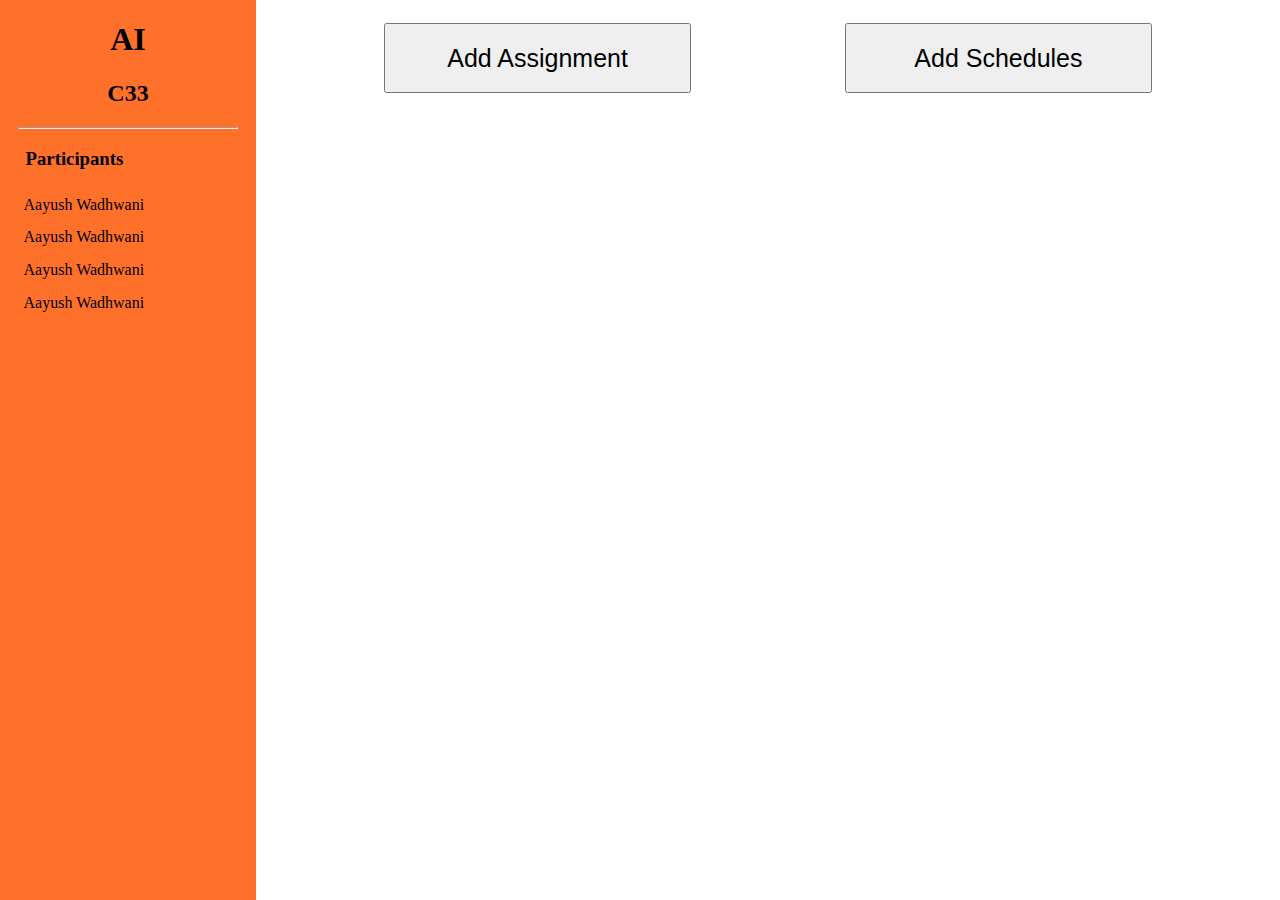
==== class.html @ a629afd0 "Dashboard and class pages" ====
<!DOCTYPE html>
<html lang="en">
<head>
    <meta charset="UTF-8">
    <meta http-equiv="X-UA-Compatible" content="IE=edge">
    <meta name="viewport" content="width=device-width, initial-scale=1.0">
    <title>Class</title>
    <link rel="stylesheet" href="class.css">
</head>
<body>
    <div class="sidebar">
        <h1>AI</h1>
        <h2>C33</h2>
        <hr width="85%">
        <div>
            <h3>Participants</h3>
            <p class="participants">Aayush Wadhwani</p>
            <p class="participants">Aayush Wadhwani</p>
            <p class="participants">Aayush Wadhwani</p>
            <p class="participants">Aayush Wadhwani</p>
        </div>
    </div>

    <div class="add">
        <button class="addbtn" id="assign_btn" onclick="assignment()">Add Assignment</button>
        <button class="addbtn" id="schedule_btn" onclick="schedules()">Add Schedules</button>
    </div>

    <div id="assignForm">
        <form action="" method="post">
            <input type="text" name="assignName" placeholder="Assignment Name"><br><br>
            <textarea name="assignDesc" placeholder="Description"></textarea><br><br>
            <fieldset>
                <legend>Add Reference File</legend>
                    <input type="file" name="assignFile" class="assignFile">
            </fieldset><br>
            <fieldset>
                <legend>Due Date</legend>
                    <input type="date" class="date"><br>
            </fieldset><br><br>
            <button type="button" name="cancel" class="create" onclick="cancel_form()">Cancel</button>
            <button type="submit" name="create" class="create">Add</button>
        </form>
    </div>

    <div id="scheduleForm">
        <form action="" method="post">
            <input type="text" name="assignName" placeholder="Description"><br><br>
            <fieldset>
                <legend>Date & Time</legend>
                    <input type="date" class="date"><br><br>
                    <input type="time" class="time">
            </fieldset><br>
            <!-- <input type="text" name="duedate" placeholder="Due Date"><br><br> -->
            <textarea placeholder="Meeting Link"></textarea><br><br>
            <button type="button" name="cancel" class="create" onclick="cancel_form()">Cancel</button>
            <button type="submit" name="create" class="create">Add</button>
        </form>
    </div>

    <!-- <button class="tablink" onclick="openPage('Home', this, 'red')">Home</button>
    <button class="tablink" onclick="openPage('News', this, 'green')" id="defaultOpen">News</button>
    
    <div id="Home" class="tabcontent">
    <h3>Home</h3>
    <p>Home is where the heart is..</p>
    </div>

    <div id="News" class="tabcontent">
    <h3>News</h3>
    <p>Some news this fine day!</p>
    </div> -->




    <script>
        function cancel_form(){
            document.getElementById("scheduleForm").style.display ="none";  
            document.getElementById("assignForm").style.display ="none";
            document.getElementById("assign_btn").disabled = false;  
            document.getElementById("schedule_btn").disabled = false;  
        }
        function assignment(){
            document.getElementById("assignForm").style.display ="flex";
            document.getElementById("assign_btn").disabled = true;  
            document.getElementById("schedule_btn").disabled = true;  

        }

        function schedules(){
            document.getElementById("scheduleForm").style.display ="flex";  
            document.getElementById("assign_btn").disabled = true;  
            document.getElementById("schedule_btn").disabled = true;  
        }



        function openPage(pageName, elmnt, color) {
        // Hide all elements with class="tabcontent" by default */
        var i, tabcontent, tablinks;
        tabcontent = document.getElementsByClassName("tabcontent");
        for (i = 0; i < tabcontent.length; i++) {
            tabcontent[i].style.display = "none";
        }

        // Remove the background color of all tablinks/buttons
        tablinks = document.getElementsByClassName("tablink");
        for (i = 0; i < tablinks.length; i++) {
            tablinks[i].style.backgroundColor = "";
        }

        // Show the specific tab content
        document.getElementById(pageName).style.display = "block";

        // Add the specific color to the button used to open the tab content
        elmnt.style.backgroundColor = color;
        }

        // Get the element with id="defaultOpen" and click on it
        document.getElementById("defaultOpen").click();
    </script>
</body>
</html>
---- class.css ----
body{
    margin: 0;
    padding: 0;
}
.sidebar{
    float: left;
    background-color: #ff712b;
    width: 20%;
    height: 100vh;
    text-align: center;
}
.sidebar div{
    text-align: left;
    margin: 0 10% 0 10%;
}

.participants{
    margin: 0 -1% 0 -1%;
    line-height: 0;
    padding: 8% 0 ;

}
.participants:hover{
    margin: 0 -2% 0 -2%;
    background-color: white;
    color: #ff712b;
    padding: 8% 0 8% 2%;
}
.add{
    margin: auto;
    width: 60%;
    display: flex;
    justify-content: space-between;
}
.addbtn{
    margin-top: 3%;
    width: 40%;
    height: 70px;
    font-size: 25px;
}

#assignForm, #scheduleForm{
    /* position: absolute; */
    margin: auto;
    /* display: flex; */
    justify-content: center;
    width: 35%;    
    padding: 50px 10px;
    border: 1px solid black;
    display: none;
    margin-top: 40px;
    border-radius: 20px;
    box-shadow: 5px 10px #888888;

}
form{
    text-align: center;
    width: fit-content;
}
fieldset{
    text-align: left;
}

.assignFile, .date, .time{
    width: 350px;
}

textarea{
    width: 400px;
    height: 4rem;
    font-size: 25px;
    resize: none;
}

input{
    width: 400px;
    height: 40px;
    font-size: 25px;
}
.datetime{
    width: 400px;
}
button.create{
    width: 49%;
    height: 3rem;
    font-size: 20px;
}
label{
    text-align: left;
}

.tablink {
    background-color: #555;
    color: white;
    float: left;
    border: none;
    outline: none;
    cursor: pointer;
    padding: 14px 16px;
    font-size: 17px;
    width: 40%;
  }
  
  .tablink:hover {
    background-color: #777;
  }
  
  /* Style the tab content (and add height:100% for full page content) */
  .tabcontent {
    color: white;
    display: none;
    padding: 100px 20px;
    height: 500%;
  }
  
  /* #Home {background-color: red;} */
  #News {background-color: green;}
  #Contact {background-color: blue;}
  #About {background-color: orange;}
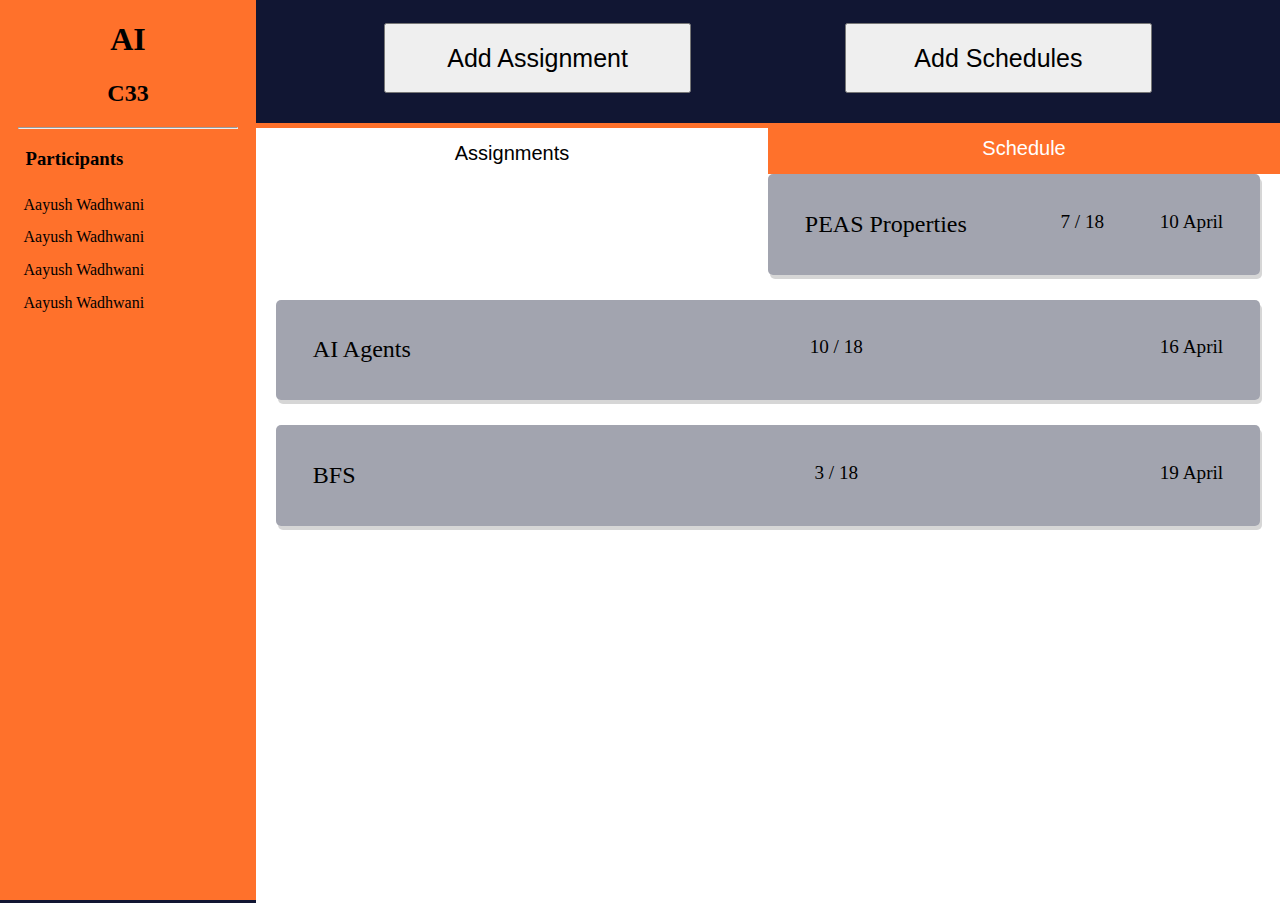
==== commit 2f2d31ce: "class.html updated" ====
--- a/class.html
+++ b/class.html
@@ -58,18 +58,41 @@
         </form>
     </div>
 
-    <!-- <button class="tablink" onclick="openPage('Home', this, 'red')">Home</button>
-    <button class="tablink" onclick="openPage('News', this, 'green')" id="defaultOpen">News</button>
+    <button class="tablink" onclick="openPage('Home', this, 'red')" id="defaultOpen">Assignments</button>
+    <button class="tablink" onclick="openPage('News', this, 'green')">Schedule</button>
     
     <div id="Home" class="tabcontent">
-    <h3>Home</h3>
-    <p>Home is where the heart is..</p>
+        <a href="http://">
+            <div class="assigncard">
+                <span class="Title">PEAS Properties</span>
+                <span class="turnedIn">7 / 18</span>
+                <span class="DueDate">10 April</span>
+            </div>
+        </a>
+
+        <a href="http://">
+            <div class="assigncard">
+                <span class="Title">AI Agents</span>
+                <span class="turnedIn">10 / 18</span>
+                <span class="DueDate">16 April</span>
+            </div>
+        </a>
+
+        <a href="http://">
+            <div class="assigncard">
+                <span class="Title">BFS</span>
+                <span class="turnedIn">3 / 18</span>
+                <span class="DueDate">19 April</span>
+            </div>
+        </a>
+
+
     </div>
 
     <div id="News" class="tabcontent">
     <h3>News</h3>
     <p>Some news this fine day!</p>
-    </div> -->
+    </div>
 
 
 
@@ -114,7 +137,9 @@
         document.getElementById(pageName).style.display = "block";
 
         // Add the specific color to the button used to open the tab content
-        elmnt.style.backgroundColor = color;
+        elmnt.style.borderTop = "5px solid #ff712b" ;
+        elmnt.style.backgroundColor = "white"
+        elmnt.style.color="black"
         }
 
         // Get the element with id="defaultOpen" and click on it
--- a/class.css
+++ b/class.css
@@ -1,6 +1,8 @@
 body{
     margin: 0;
     padding: 0;
+    background-color: #111633;
+    overflow: hidden;
 }
 .sidebar{
     float: left;
@@ -31,6 +33,7 @@
     width: 60%;
     display: flex;
     justify-content: space-between;
+    margin-bottom: 30px;
 }
 .addbtn{
     margin-top: 3%;
@@ -40,7 +43,11 @@
 }
 
 #assignForm, #scheduleForm{
-    /* position: absolute; */
+    position: absolute;
+    /* top: 0; */
+    left: 0;
+    right: 0;
+    /* bottom: 0; */
     margin: auto;
     /* display: flex; */
     justify-content: center;
@@ -51,6 +58,7 @@
     margin-top: 40px;
     border-radius: 20px;
     box-shadow: 5px 10px #888888;
+    background-color: white;
 
 }
 form{
@@ -90,7 +98,7 @@
 }
 
 .tablink {
-    background-color: #555;
+    background-color: #ff712b;
     color: white;
     float: left;
     border: none;
@@ -99,21 +107,54 @@
     padding: 14px 16px;
     font-size: 17px;
     width: 40%;
+    font-size: 20px;
   }
   
   .tablink:hover {
-    background-color: #777;
+    background-color: #ff722bec;
   }
   
   /* Style the tab content (and add height:100% for full page content) */
   .tabcontent {
-    color: white;
+    color: black;
     display: none;
-    padding: 100px 20px;
-    height: 500%;
+    padding: 30px 20px;
+    height: 80vh;
+    /* width: 80%; */
+    right: 0;
+    margin-left: 20%;
+    background-color: white;
+    /* overflow-y: auto */
   }
   
-  /* #Home {background-color: red;} */
-  #News {background-color: green;}
-  #Contact {background-color: blue;}
-  #About {background-color: orange;}+  .assigncard{
+      /* border: 2px solid black; */
+      box-shadow: 2px 4px #88888858;
+      border-radius: 5px;
+      padding: 1.3rem;
+      margin-bottom: 25px;
+      display: flex;
+      justify-content: space-between;
+
+  }
+
+  a, a:hover{
+      text-decoration: none;
+      color: black;
+  }
+
+  .assigncard{
+      background-color: #11163364;
+  }
+  .Title{
+      margin: 1rem ;
+      font-size: 1.5rem;
+      width: 200px;
+  }
+
+  .DueDate, .turnedIn{
+      /* position: absolute; */
+      /* right: 3rem; */
+      margin: 1rem;
+      font-size: 1.2rem;
+  }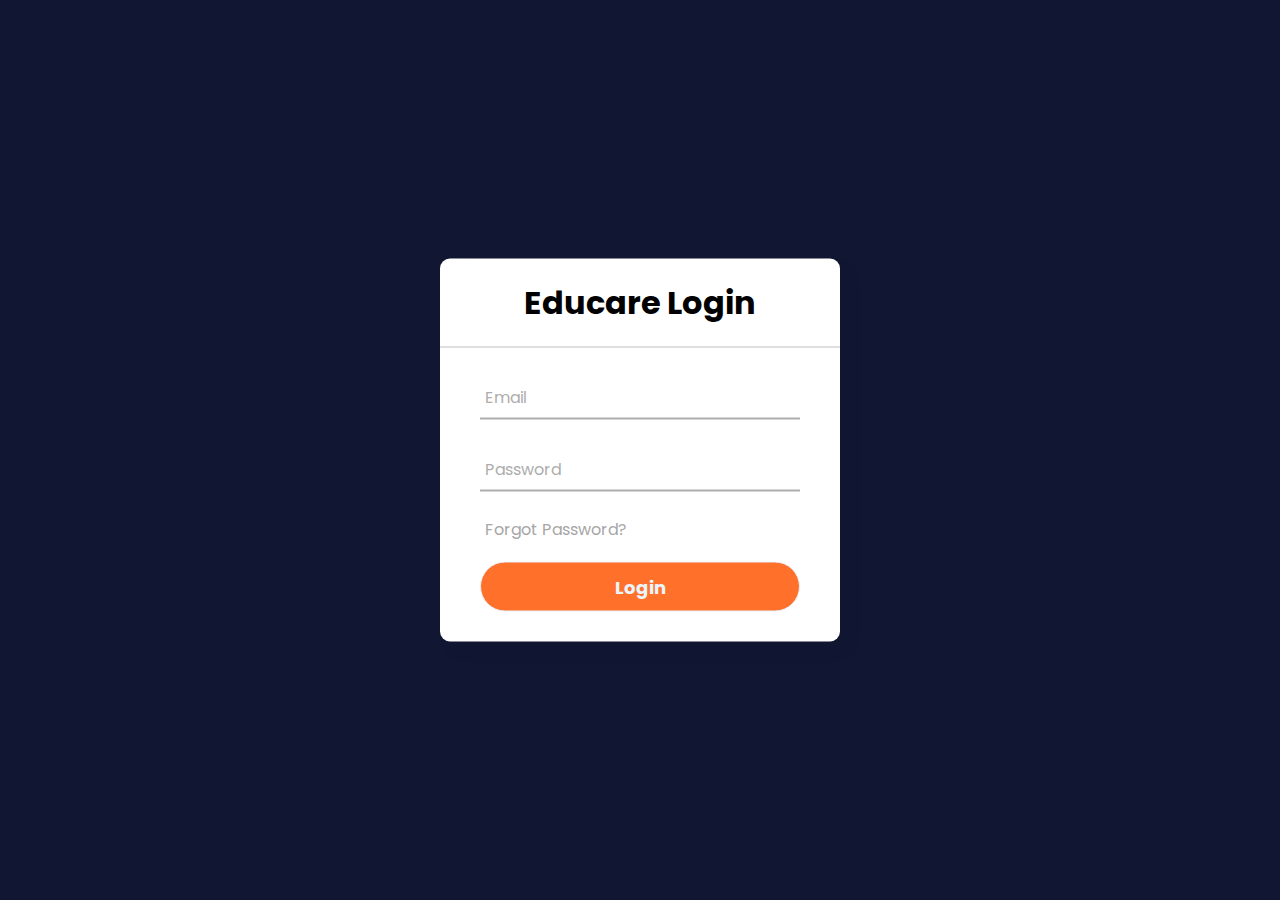
==== commit 4df5f100: "Integrate add assignment with api" ====
--- a/class.html
+++ b/class.html
@@ -1,149 +1,183 @@
 <!DOCTYPE html>
 <html lang="en">
-<head>
-    <meta charset="UTF-8">
-    <meta http-equiv="X-UA-Compatible" content="IE=edge">
-    <meta name="viewport" content="width=device-width, initial-scale=1.0">
+  <head>
+    <meta charset="UTF-8" />
+    <meta http-equiv="X-UA-Compatible" content="IE=edge" />
+    <meta name="viewport" content="width=device-width, initial-scale=1.0" />
     <title>Class</title>
-    <link rel="stylesheet" href="class.css">
-</head>
-<body>
+    <link rel="stylesheet" href="class.css" />
+  </head>
+  <body>
     <div class="sidebar">
-        <h1>AI</h1>
-        <h2>C33</h2>
-        <hr width="85%">
-        <div>
-            <h3>Participants</h3>
-            <p class="participants">Aayush Wadhwani</p>
-            <p class="participants">Aayush Wadhwani</p>
-            <p class="participants">Aayush Wadhwani</p>
-            <p class="participants">Aayush Wadhwani</p>
-        </div>
+      <h1 class="class-l">AI</h1>
+      <h2 class="subject-l">C33</h2>
+      <hr width="85%" />
+      <div class="part">
+        <h3>Participants</h3>
+      </div>
     </div>
 
     <div class="add">
-        <button class="addbtn" id="assign_btn" onclick="assignment()">Add Assignment</button>
-        <button class="addbtn" id="schedule_btn" onclick="schedules()">Add Schedules</button>
+      <button class="addbtn" id="assign_btn" onclick="assignment()">
+        Add Assignment
+      </button>
+      <button class="addbtn" id="schedule_btn" onclick="schedules()">
+        Add Schedules
+      </button>
     </div>
 
     <div id="assignForm">
-        <form action="" method="post">
-            <input type="text" name="assignName" placeholder="Assignment Name"><br><br>
-            <textarea name="assignDesc" placeholder="Description"></textarea><br><br>
-            <fieldset>
-                <legend>Add Reference File</legend>
-                    <input type="file" name="assignFile" class="assignFile">
-            </fieldset><br>
-            <fieldset>
-                <legend>Due Date</legend>
-                    <input type="date" class="date"><br>
-            </fieldset><br><br>
-            <button type="button" name="cancel" class="create" onclick="cancel_form()">Cancel</button>
-            <button type="submit" name="create" class="create">Add</button>
-        </form>
+      <form id="assignment-submit">
+        <input
+          type="text"
+          name="name"
+          id="name"
+          placeholder="Assignment Name"
+        /><br /><br />
+        <textarea
+          name="description"
+          id="description"
+          placeholder="Description"
+        ></textarea
+        ><br /><br />
+        <fieldset>
+          <legend>Add Reference File</legend>
+          <input type="file" name="file" id="file" class="assignFile iddd" />
+        </fieldset>
+        <br />
+        <fieldset>
+          <legend>Due Date</legend>
+          <input type="date" class="date" name="dueDate" id="dueDate" /><br />
+        </fieldset>
+        <br /><br />
+        <button
+          type="button"
+          name="cancel"
+          class="create"
+          onclick="cancel_form()"
+        >
+          Cancel
+        </button>
+        <button type="submit" name="create" class="create">Add</button>
+      </form>
     </div>
 
     <div id="scheduleForm">
-        <form action="" method="post">
-            <input type="text" name="assignName" placeholder="Description"><br><br>
-            <fieldset>
-                <legend>Date & Time</legend>
-                    <input type="date" class="date"><br><br>
-                    <input type="time" class="time">
-            </fieldset><br>
-            <!-- <input type="text" name="duedate" placeholder="Due Date"><br><br> -->
-            <textarea placeholder="Meeting Link"></textarea><br><br>
-            <button type="button" name="cancel" class="create" onclick="cancel_form()">Cancel</button>
-            <button type="submit" name="create" class="create">Add</button>
-        </form>
+      <form action="" method="post">
+        <input
+          type="text"
+          name="assignName"
+          placeholder="Description"
+        /><br /><br />
+        <fieldset>
+          <legend>Date & Time</legend>
+          <input type="date" class="date" /><br /><br />
+          <input type="time" class="time" />
+        </fieldset>
+        <br />
+        <!-- <input type="text" name="duedate" placeholder="Due Date"><br><br> -->
+        <textarea placeholder="Meeting Link"></textarea><br /><br />
+        <button
+          type="button"
+          name="cancel"
+          class="create"
+          onclick="cancel_form()"
+        >
+          Cancel
+        </button>
+        <button type="submit" name="create" class="create">Add</button>
+      </form>
     </div>
 
-    <button class="tablink" onclick="openPage('Home', this, 'red')" id="defaultOpen">Assignments</button>
-    <button class="tablink" onclick="openPage('News', this, 'green')">Schedule</button>
-    
+    <button
+      class="tablink"
+      onclick="openPage('Home', this, 'red')"
+      id="defaultOpen"
+    >
+      Assignments
+    </button>
+    <button class="tablink" onclick="openPage('News', this, 'green')">
+      Schedule
+    </button>
+
     <div id="Home" class="tabcontent">
-        <a href="http://">
-            <div class="assigncard">
-                <span class="Title">PEAS Properties</span>
-                <span class="turnedIn">7 / 18</span>
-                <span class="DueDate">10 April</span>
-            </div>
-        </a>
+      <a href="http://">
+        <div class="assigncard">
+          <span class="Title">PEAS Properties</span>
+          <span class="turnedIn">7 / 18</span>
+          <span class="DueDate">10 April</span>
+        </div>
+      </a>
 
-        <a href="http://">
-            <div class="assigncard">
-                <span class="Title">AI Agents</span>
-                <span class="turnedIn">10 / 18</span>
-                <span class="DueDate">16 April</span>
-            </div>
-        </a>
+      <a href="http://">
+        <div class="assigncard">
+          <span class="Title">AI Agents</span>
+          <span class="turnedIn">10 / 18</span>
+          <span class="DueDate">16 April</span>
+        </div>
+      </a>
 
-        <a href="http://">
-            <div class="assigncard">
-                <span class="Title">BFS</span>
-                <span class="turnedIn">3 / 18</span>
-                <span class="DueDate">19 April</span>
-            </div>
-        </a>
-
-
+      <a href="http://">
+        <div class="assigncard">
+          <span class="Title">BFS</span>
+          <span class="turnedIn">3 / 18</span>
+          <span class="DueDate">19 April</span>
+        </div>
+      </a>
     </div>
 
     <div id="News" class="tabcontent">
-    <h3>News</h3>
-    <p>Some news this fine day!</p>
+      <h3>News</h3>
+      <p>Some news this fine day!</p>
     </div>
 
+    <script src="./JavaScript/authorize.js"></script>
+    <script>
+      function cancel_form() {
+        document.getElementById("scheduleForm").style.display = "none";
+        document.getElementById("assignForm").style.display = "none";
+        document.getElementById("assign_btn").disabled = false;
+        document.getElementById("schedule_btn").disabled = false;
+      }
+      function assignment() {
+        document.getElementById("assignForm").style.display = "flex";
+        document.getElementById("assign_btn").disabled = true;
+        document.getElementById("schedule_btn").disabled = true;
+      }
 
+      function schedules() {
+        document.getElementById("scheduleForm").style.display = "flex";
+        document.getElementById("assign_btn").disabled = true;
+        document.getElementById("schedule_btn").disabled = true;
+      }
 
-
-    <script>
-        function cancel_form(){
-            document.getElementById("scheduleForm").style.display ="none";  
-            document.getElementById("assignForm").style.display ="none";
-            document.getElementById("assign_btn").disabled = false;  
-            document.getElementById("schedule_btn").disabled = false;  
-        }
-        function assignment(){
-            document.getElementById("assignForm").style.display ="flex";
-            document.getElementById("assign_btn").disabled = true;  
-            document.getElementById("schedule_btn").disabled = true;  
-
-        }
-
-        function schedules(){
-            document.getElementById("scheduleForm").style.display ="flex";  
-            document.getElementById("assign_btn").disabled = true;  
-            document.getElementById("schedule_btn").disabled = true;  
-        }
-
-
-
-        function openPage(pageName, elmnt, color) {
+      function openPage(pageName, elmnt, color) {
         // Hide all elements with class="tabcontent" by default */
         var i, tabcontent, tablinks;
         tabcontent = document.getElementsByClassName("tabcontent");
         for (i = 0; i < tabcontent.length; i++) {
-            tabcontent[i].style.display = "none";
+          tabcontent[i].style.display = "none";
         }
 
         // Remove the background color of all tablinks/buttons
         tablinks = document.getElementsByClassName("tablink");
         for (i = 0; i < tablinks.length; i++) {
-            tablinks[i].style.backgroundColor = "";
+          tablinks[i].style.backgroundColor = "";
         }
 
         // Show the specific tab content
         document.getElementById(pageName).style.display = "block";
 
         // Add the specific color to the button used to open the tab content
-        elmnt.style.borderTop = "5px solid #ff712b" ;
-        elmnt.style.backgroundColor = "white"
-        elmnt.style.color="black"
-        }
+        elmnt.style.borderTop = "5px solid #ff712b";
+        elmnt.style.backgroundColor = "white";
+        elmnt.style.color = "black";
+      }
 
-        // Get the element with id="defaultOpen" and click on it
-        document.getElementById("defaultOpen").click();
+      // Get the element with id="defaultOpen" and click on it
+      document.getElementById("defaultOpen").click();
     </script>
-</body>
-</html>+
+    <script src="./JavaScript/class.js"></script>
+  </body>
+</html>
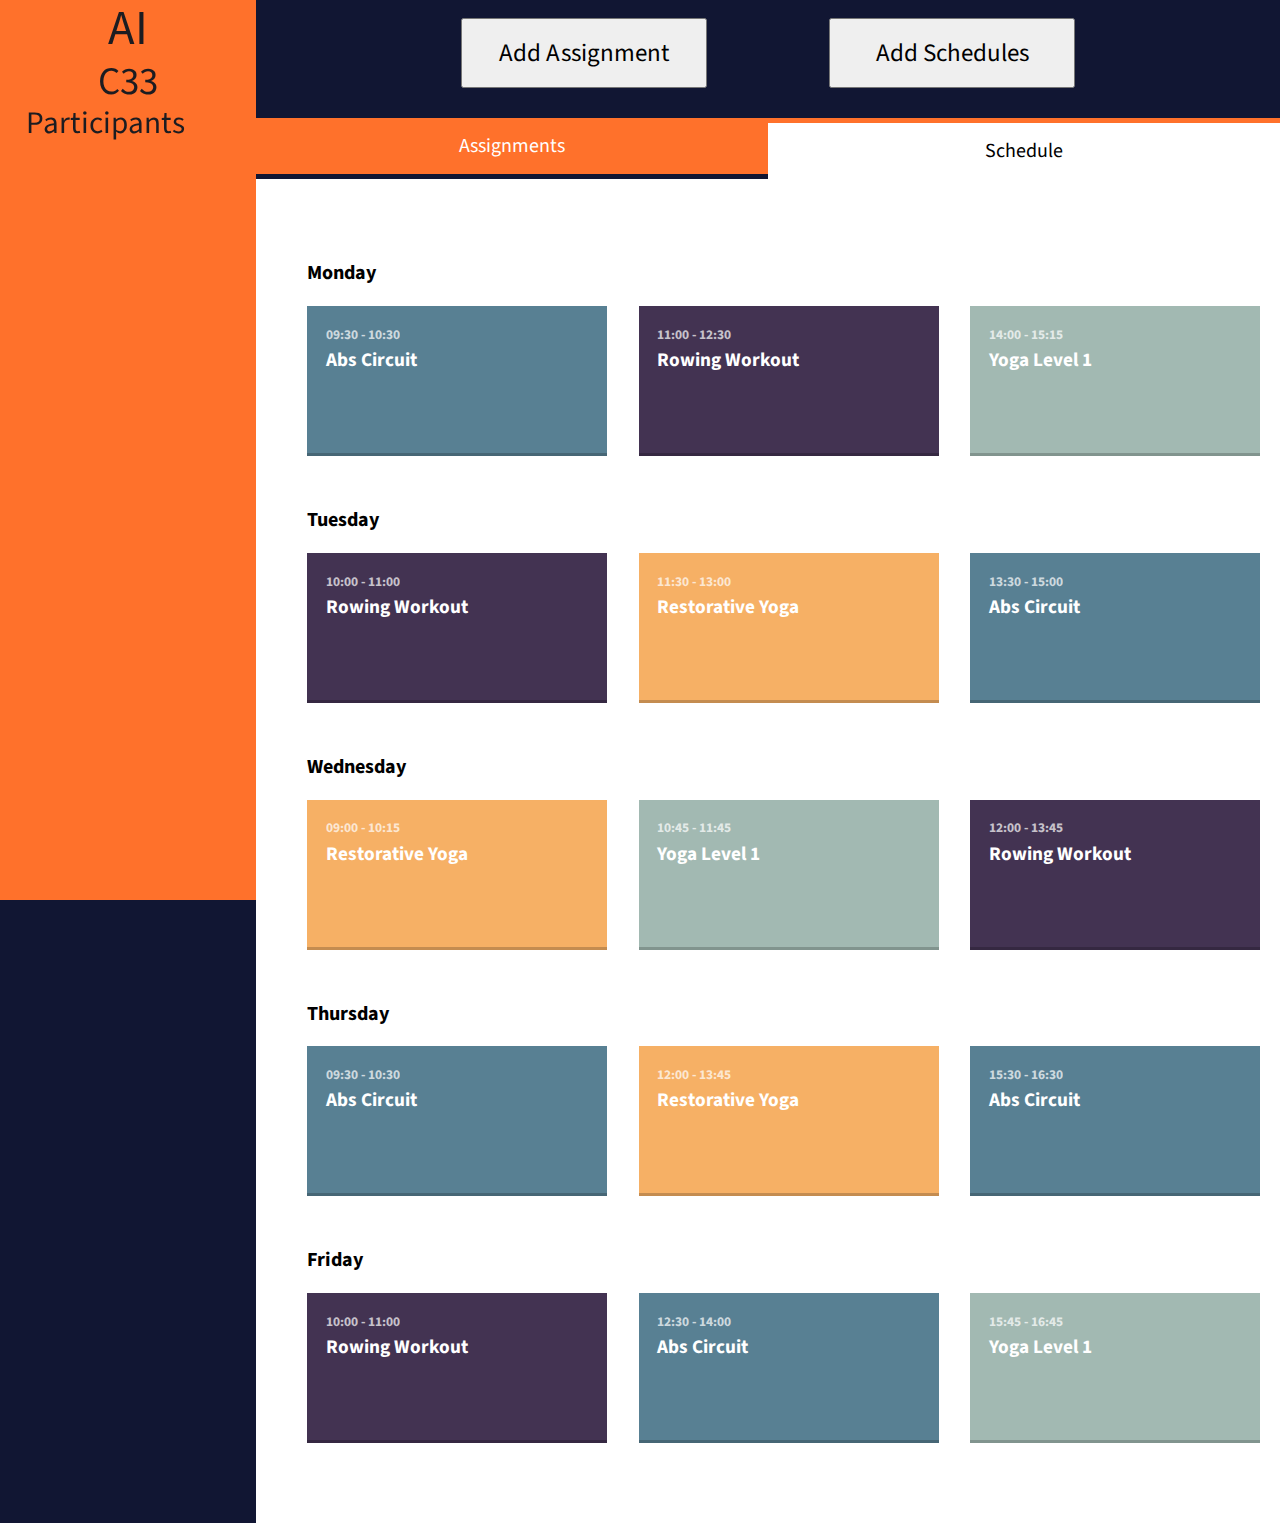
==== commit 82d40afd: "Class page updated" ====
--- a/class.html
+++ b/class.html
@@ -5,9 +5,13 @@
     <meta http-equiv="X-UA-Compatible" content="IE=edge" />
     <meta name="viewport" content="width=device-width, initial-scale=1.0" />
     <title>Class</title>
+    <link rel="stylesheet" href="assets/css/style.css">
     <link rel="stylesheet" href="class.css" />
+
   </head>
   <body>
+    <div id="overlayy" onclick="cancel_form()"></div>
+
     <div class="sidebar">
       <h1 class="class-l">AI</h1>
       <h2 class="subject-l">C33</h2>
@@ -16,7 +20,7 @@
         <h3>Participants</h3>
       </div>
     </div>
-
+<div class="class_cont">
     <div class="add">
       <button class="addbtn" id="assign_btn" onclick="assignment()">
         Add Assignment
@@ -25,9 +29,10 @@
         Add Schedules
       </button>
     </div>
-
     <div id="assignForm">
+      
       <form id="assignment-submit">
+        <h2>Add Assignment</h2><br>
         <input
           type="text"
           name="name"
@@ -41,15 +46,17 @@
         ></textarea
         ><br /><br />
         <fieldset>
+          <legend>Due Date</legend>
+          <input type="date" class="date" name="dueDate" id="dueDate" /><br />
+        </fieldset>
+        <br />
+        <fieldset>
           <legend>Add Reference File</legend>
           <input type="file" name="file" id="file" class="assignFile iddd" />
         </fieldset>
         <br />
-        <fieldset>
-          <legend>Due Date</legend>
-          <input type="date" class="date" name="dueDate" id="dueDate" /><br />
-        </fieldset>
-        <br /><br />
+        
+        
         <button
           type="button"
           name="cancel"
@@ -63,20 +70,42 @@
     </div>
 
     <div id="scheduleForm">
-      <form action="" method="post">
+      <form id="schedule-form-submit">
+        <h2>Add Schedule</h2><br>
+
         <input
           type="text"
-          name="assignName"
+          name="schedule-description"
+          id="schedule-description"
           placeholder="Description"
         /><br /><br />
         <fieldset>
-          <legend>Date & Time</legend>
-          <input type="date" class="date" /><br /><br />
-          <input type="time" class="time" />
+          <legend>Start Time</legend>
+          <input
+            type="datetime-local"
+            id="schedule-start-date"
+            name="schedule-start-date"
+            required
+          />
+        </fieldset>
+        <br />
+        <fieldset>
+          <legend>End Time</legend>
+          <input
+            type="datetime-local"
+            id="schedule-end-date"
+            name="schedule-end-date"
+            required
+          />
         </fieldset>
         <br />
         <!-- <input type="text" name="duedate" placeholder="Due Date"><br><br> -->
-        <textarea placeholder="Meeting Link"></textarea><br /><br />
+        <textarea
+          placeholder="Meeting Link"
+          name="schedule-link"
+          id="schedule-link"
+        ></textarea
+        ><br /><br />
         <button
           type="button"
           name="cancel"
@@ -86,17 +115,19 @@
           Cancel
         </button>
         <button type="submit" name="create" class="create">Add</button>
+        <div><h5 class="schedule-error text-danger"></h5></div>
       </form>
     </div>
 
     <button
       class="tablink"
       onclick="openPage('Home', this, 'red')"
-      id="defaultOpen"
+      
     >
       Assignments
     </button>
-    <button class="tablink" onclick="openPage('News', this, 'green')">
+    
+    <button class="tablink" onclick="openPage('News', this, 'green')" id="defaultOpen">
       Schedule
     </button>
 
@@ -124,29 +155,238 @@
           <span class="DueDate">19 April</span>
         </div>
       </a>
+
+      <a href="http://">
+        <div class="assigncard">
+          <span class="Title">BFS</span>
+          <span class="turnedIn">3 / 18</span>
+          <span class="DueDate">19 April</span>
+        </div>
+      </a>
+
+      <a href="http://">
+        <div class="assigncard">
+          <span class="Title">BFS</span>
+          <span class="turnedIn">3 / 18</span>
+          <span class="DueDate">19 April</span>
+        </div>
+      </a>
     </div>
 
     <div id="News" class="tabcontent">
-      <h3>News</h3>
-      <p>Some news this fine day!</p>
-    </div>
-
+      <div class="cd-schedule cd-schedule--loading margin-top-lg margin-bottom-lg js-cd-schedule">
+        <div class="cd-schedule__timeline">
+          <ul>
+            <li><span>09:00</span></li>
+            <li><span>09:30</span></li>
+            <li><span>10:00</span></li>
+            <li><span>10:30</span></li>
+            <li><span>11:00</span></li>
+            <li><span>11:30</span></li>
+            <li><span>12:00</span></li>
+            <li><span>12:30</span></li>
+            <li><span>13:00</span></li>
+            <li><span>13:30</span></li>
+            <li><span>14:00</span></li>
+            <li><span>14:30</span></li>
+            <li><span>15:00</span></li>
+            <li><span>15:30</span></li>
+            <li><span>16:00</span></li>
+            <li><span>16:30</span></li>
+            <li><span>17:00</span></li>
+            <li><span>17:30</span></li>
+            <li><span>18:00</span></li>
+          </ul>
+        </div> <!-- .cd-schedule__timeline -->
+      
+        <div class="cd-schedule__events">
+          <ul>
+            <li class="cd-schedule__group">
+              <div class="cd-schedule__top-info"><span>Monday</span></div>
+      
+              <ul>
+                <li class="cd-schedule__event">
+                  <a data-start="09:30" data-end="10:30" data-content="event-abs-circuit" data-event="event-1" href="#0">
+                    <em class="cd-schedule__name">Abs Circuit</em>
+                  </a>
+                </li>
+      
+                <li class="cd-schedule__event">
+                  <a data-start="11:00" data-end="12:30" data-content="event-rowing-workout" data-event="event-2" href="#0">
+                    <em class="cd-schedule__name">Rowing Workout</em>
+                  </a>
+                </li>
+      
+                <li class="cd-schedule__event">
+                  <a data-start="14:00" data-end="15:15"  data-content="event-yoga-1" data-event="event-3" href="#0">
+                    <em class="cd-schedule__name">Yoga Level 1</em>
+                  </a>
+                </li>
+              </ul>
+            </li>
+      
+            <li class="cd-schedule__group">
+              <div class="cd-schedule__top-info"><span>Tuesday</span></div>
+      
+              <ul>
+                <li class="cd-schedule__event">
+                  <a data-start="10:00" data-end="11:00"  data-content="event-rowing-workout" data-event="event-2" href="#0">
+                    <em class="cd-schedule__name">Rowing Workout</em>
+                  </a>
+                </li>
+      
+                <li class="cd-schedule__event">
+                  <a data-start="11:30" data-end="13:00"  data-content="event-restorative-yoga" data-event="event-4" href="#0">
+                    <em class="cd-schedule__name">Restorative Yoga</em>
+                  </a>
+                </li>
+      
+                <li class="cd-schedule__event">
+                  <a data-start="13:30" data-end="15:00" data-content="event-abs-circuit" data-event="event-1" href="#0">
+                    <em class="cd-schedule__name">Abs Circuit</em>
+                  </a>
+                </li>
+      
+                <li class="cd-schedule__event">
+                  <a data-start="15:45" data-end="16:45"  data-content="event-yoga-1" data-event="event-3" href="#0">
+                    <em class="cd-schedule__name">Yoga Level 1</em>
+                  </a>
+                </li>
+              </ul>
+            </li>
+      
+            <li class="cd-schedule__group">
+              <div class="cd-schedule__top-info"><span>Wednesday</span></div>
+      
+              <ul>
+                <li class="cd-schedule__event">
+                  <a data-start="09:00" data-end="10:15" data-content="event-restorative-yoga" data-event="event-4" href="#0">
+                    <em class="cd-schedule__name">Restorative Yoga</em>
+                  </a>
+                </li>
+      
+                <li class="cd-schedule__event">
+                  <a data-start="10:45" data-end="11:45" data-content="event-yoga-1" data-event="event-3" href="#0">
+                    <em class="cd-schedule__name">Yoga Level 1</em>
+                  </a>
+                </li>
+      
+                <li class="cd-schedule__event">
+                  <a data-start="12:00" data-end="13:45"  data-content="event-rowing-workout" data-event="event-2" href="#0">
+                    <em class="cd-schedule__name">Rowing Workout</em>
+                  </a>
+                </li>
+      
+                <li class="cd-schedule__event">
+                  <a data-start="13:45" data-end="15:00" data-content="event-yoga-1" data-event="event-3" href="#0">
+                    <em class="cd-schedule__name">Yoga Level 1</em>
+                  </a>
+                </li>
+              </ul>
+            </li>
+      
+            <li class="cd-schedule__group">
+              <div class="cd-schedule__top-info"><span>Thursday</span></div>
+      
+              <ul>
+                <li class="cd-schedule__event">
+                  <a data-start="09:30" data-end="10:30" data-content="event-abs-circuit" data-event="event-1" href="#0">
+                    <em class="cd-schedule__name">Abs Circuit</em>
+                  </a>
+                </li>
+      
+                <li class="cd-schedule__event">
+                  <a data-start="12:00" data-end="13:45" data-content="event-restorative-yoga" data-event="event-4" href="#0">
+                    <em class="cd-schedule__name">Restorative Yoga</em>
+                  </a>
+                </li>
+      
+                <li class="cd-schedule__event">
+                  <a data-start="15:30" data-end="16:30" data-content="event-abs-circuit" data-event="event-1" href="#0">
+                    <em class="cd-schedule__name">Abs Circuit</em>
+                  </a>
+                </li>
+      
+                <li class="cd-schedule__event">
+                  <a data-start="17:00" data-end="18:30"  data-content="event-rowing-workout" data-event="event-2" href="#0">
+                    <em class="cd-schedule__name">Rowing Workout</em>
+                  </a>
+                </li>
+              </ul>
+            </li>
+      
+            <li class="cd-schedule__group">
+              <div class="cd-schedule__top-info"><span>Friday</span></div>
+      
+              <ul>
+                <li class="cd-schedule__event">
+                  <a data-start="10:00" data-end="11:00"  data-content="event-rowing-workout" data-event="event-2" href="#0">
+                    <em class="cd-schedule__name">Rowing Workout</em>
+                  </a>
+                </li>
+      
+                <li class="cd-schedule__event">
+                  <a data-start="12:30" data-end="14:00" data-content="event-abs-circuit" data-event="event-1" href="#0">
+                    <em class="cd-schedule__name">Abs Circuit</em>
+                  </a>
+                </li>
+      
+                <li class="cd-schedule__event">
+                  <a data-start="15:45" data-end="16:45"  data-content="event-yoga-1" data-event="event-3" href="#0">
+                    <em class="cd-schedule__name">Yoga Level 1</em>
+                  </a>
+                </li>
+              </ul>
+            </li>
+          </ul>
+        </div>
+      
+        <div class="cd-schedule-modal">
+          <header class="cd-schedule-modal__header">
+            <div class="cd-schedule-modal__content">
+              <span class="cd-schedule-modal__date"></span>
+              <h3 class="cd-schedule-modal__name"></h3>
+            </div>
+      
+            <div class="cd-schedule-modal__header-bg"></div>
+          </header>
+      
+          <div class="cd-schedule-modal__body">
+            <div class="cd-schedule-modal__event-info"></div>
+            <div class="cd-schedule-modal__body-bg"></div>
+          </div>
+      
+          <a href="#0" class="cd-schedule-modal__close text-replace">Close</a>
+        </div>
+      
+        <div class="cd-schedule__cover-layer"></div>
+      </div> <!-- .cd-schedule -->
+    
+      <script src="assets/js/util.js"></script> <!-- util functions included in the CodyHouse framework -->
+      <script src="assets/js/main.js"></script>
+    
+    </div>
+</div>
     <script src="./JavaScript/authorize.js"></script>
     <script>
       function cancel_form() {
         document.getElementById("scheduleForm").style.display = "none";
         document.getElementById("assignForm").style.display = "none";
+        document.getElementById("overlayy").style.display = "none";
         document.getElementById("assign_btn").disabled = false;
         document.getElementById("schedule_btn").disabled = false;
       }
       function assignment() {
         document.getElementById("assignForm").style.display = "flex";
+        document.getElementById("overlayy").style.display = "block";
         document.getElementById("assign_btn").disabled = true;
         document.getElementById("schedule_btn").disabled = true;
       }
 
       function schedules() {
         document.getElementById("scheduleForm").style.display = "flex";
+        document.getElementById("overlayy").style.display = "block";
+
         document.getElementById("assign_btn").disabled = true;
         document.getElementById("schedule_btn").disabled = true;
       }
--- a/assets/css/style.css
+++ b/assets/css/style.css
@@ -0,0 +1 @@
+@import url("https://fonts.googleapis.com/css?family=Source+Sans+Pro:400,600");*,*::after,*::before{box-sizing:inherit}*{font:inherit}html,body,div,span,applet,object,iframe,h1,h2,h3,h4,h5,h6,p,blockquote,pre,a,abbr,acronym,address,big,cite,code,del,dfn,em,img,ins,kbd,q,s,samp,small,strike,strong,sub,sup,tt,var,b,u,i,center,dl,dt,dd,ol,ul,li,fieldset,form,label,legend,table,caption,tbody,tfoot,thead,tr,th,td,article,aside,canvas,details,embed,figure,figcaption,footer,header,hgroup,menu,nav,output,ruby,section,summary,time,mark,audio,video,hr{margin:0;padding:0;border:0}html{box-sizing:border-box}body{background-color:hsl(0, 0%, 100%);background-color:var(--color-bg, white)}article,aside,details,figcaption,figure,footer,header,hgroup,menu,nav,section,main,form legend{display:block}ol,ul{list-style:none}blockquote,q{quotes:none}button,input,textarea,select{margin:0}.btn,.form-control,.link,.reset{background-color:transparent;padding:0;border:0;border-radius:0;color:inherit;line-height:inherit;-webkit-appearance:none;-moz-appearance:none;appearance:none}select.form-control::-ms-expand{display:none}textarea{resize:vertical;overflow:auto;vertical-align:top}input::-ms-clear{display:none}table{border-collapse:collapse;border-spacing:0}img,video,svg{max-width:100%}[data-theme]{background-color:hsl(0, 0%, 100%);background-color:var(--color-bg, #fff);color:hsl(240, 4%, 20%);color:var(--color-contrast-high, #313135)}:root{--space-unit:  1em;--space-xxxxs: calc(0.125*var(--space-unit));--space-xxxs:  calc(0.25*var(--space-unit));--space-xxs:   calc(0.375*var(--space-unit));--space-xs:    calc(0.5*var(--space-unit));--space-sm:    calc(0.75*var(--space-unit));--space-md:    calc(1.25*var(--space-unit));--space-lg:    calc(2*var(--space-unit));--space-xl:    calc(3.25*var(--space-unit));--space-xxl:   calc(5.25*var(--space-unit));--space-xxxl:  calc(8.5*var(--space-unit));--space-xxxxl: calc(13.75*var(--space-unit));--component-padding: var(--space-md)}:root{--max-width-xxs: 32rem;--max-width-xs:  38rem;--max-width-sm:  48rem;--max-width-md:  64rem;--max-width-lg:  80rem;--max-width-xl:  90rem;--max-width-xxl: 120rem}.container{width:calc(100% - 1.25em);width:calc(100% - 2*var(--component-padding));margin-left:auto;margin-right:auto}.max-width-xxs{max-width:32rem;max-width:var(--max-width-xxs)}.max-width-xs{max-width:38rem;max-width:var(--max-width-xs)}.max-width-sm{max-width:48rem;max-width:var(--max-width-sm)}.max-width-md{max-width:64rem;max-width:var(--max-width-md)}.max-width-lg{max-width:80rem;max-width:var(--max-width-lg)}.max-width-xl{max-width:90rem;max-width:var(--max-width-xl)}.max-width-xxl{max-width:120rem;max-width:var(--max-width-xxl)}.max-width-adaptive-sm{max-width:38rem;max-width:var(--max-width-xs)}@media (min-width: 64rem){.max-width-adaptive-sm{max-width:48rem;max-width:var(--max-width-sm)}}.max-width-adaptive-md{max-width:38rem;max-width:var(--max-width-xs)}@media (min-width: 64rem){.max-width-adaptive-md{max-width:64rem;max-width:var(--max-width-md)}}.max-width-adaptive,.max-width-adaptive-lg{max-width:38rem;max-width:var(--max-width-xs)}@media (min-width: 64rem){.max-width-adaptive,.max-width-adaptive-lg{max-width:64rem;max-width:var(--max-width-md)}}@media (min-width: 90rem){.max-width-adaptive,.max-width-adaptive-lg{max-width:80rem;max-width:var(--max-width-lg)}}.max-width-adaptive-xl{max-width:38rem;max-width:var(--max-width-xs)}@media (min-width: 64rem){.max-width-adaptive-xl{max-width:64rem;max-width:var(--max-width-md)}}@media (min-width: 90rem){.max-width-adaptive-xl{max-width:90rem;max-width:var(--max-width-xl)}}.grid{--grid-gap: 0px;display:-ms-flexbox;display:flex;-ms-flex-wrap:wrap;flex-wrap:wrap}.grid>*{-ms-flex-preferred-size:100%;flex-basis:100%}[class*="grid-gap"]{margin-bottom:1em * -1;margin-bottom:calc(var(--grid-gap, 1em)*-1);margin-right:1em * -1;margin-right:calc(var(--grid-gap, 1em)*-1)}[class*="grid-gap"]>*{margin-bottom:1em;margin-bottom:var(--grid-gap, 1em);margin-right:1em;margin-right:var(--grid-gap, 1em)}.grid-gap-xxxxs{--grid-gap: var(--space-xxxxs)}.grid-gap-xxxs{--grid-gap: var(--space-xxxs)}.grid-gap-xxs{--grid-gap: var(--space-xxs)}.grid-gap-xs{--grid-gap: var(--space-xs)}.grid-gap-sm{--grid-gap: var(--space-sm)}.grid-gap-md{--grid-gap: var(--space-md)}.grid-gap-lg{--grid-gap: var(--space-lg)}.grid-gap-xl{--grid-gap: var(--space-xl)}.grid-gap-xxl{--grid-gap: var(--space-xxl)}.grid-gap-xxxl{--grid-gap: var(--space-xxxl)}.grid-gap-xxxxl{--grid-gap: var(--space-xxxxl)}.col{-ms-flex-positive:1;flex-grow:1;-ms-flex-preferred-size:0;flex-basis:0;max-width:100%}.col-1{-ms-flex-preferred-size:calc(8.33% - 0.01px - 1em);-ms-flex-preferred-size:calc(8.33% - 0.01px - var(--grid-gap, 1em));flex-basis:calc(8.33% - 0.01px - 1em);flex-basis:calc(8.33% - 0.01px - var(--grid-gap, 1em));max-width:calc(8.33% - 0.01px - 1em);max-width:calc(8.33% - 0.01px - var(--grid-gap, 1em))}.col-2{-ms-flex-preferred-size:calc(16.66% - 0.01px - 1em);-ms-flex-preferred-size:calc(16.66% - 0.01px - var(--grid-gap, 1em));flex-basis:calc(16.66% - 0.01px - 1em);flex-basis:calc(16.66% - 0.01px - var(--grid-gap, 1em));max-width:calc(16.66% - 0.01px - 1em);max-width:calc(16.66% - 0.01px - var(--grid-gap, 1em))}.col-3{-ms-flex-preferred-size:calc(25% - 0.01px - 1em);-ms-flex-preferred-size:calc(25% - 0.01px - var(--grid-gap, 1em));flex-basis:calc(25% - 0.01px - 1em);flex-basis:calc(25% - 0.01px - var(--grid-gap, 1em));max-width:calc(25% - 0.01px - 1em);max-width:calc(25% - 0.01px - var(--grid-gap, 1em))}.col-4{-ms-flex-preferred-size:calc(33.33% - 0.01px - 1em);-ms-flex-preferred-size:calc(33.33% - 0.01px - var(--grid-gap, 1em));flex-basis:calc(33.33% - 0.01px - 1em);flex-basis:calc(33.33% - 0.01px - var(--grid-gap, 1em));max-width:calc(33.33% - 0.01px - 1em);max-width:calc(33.33% - 0.01px - var(--grid-gap, 1em))}.col-5{-ms-flex-preferred-size:calc(41.66% - 0.01px - 1em);-ms-flex-preferred-size:calc(41.66% - 0.01px - var(--grid-gap, 1em));flex-basis:calc(41.66% - 0.01px - 1em);flex-basis:calc(41.66% - 0.01px - var(--grid-gap, 1em));max-width:calc(41.66% - 0.01px - 1em);max-width:calc(41.66% - 0.01px - var(--grid-gap, 1em))}.col-6{-ms-flex-preferred-size:calc(50% - 0.01px - 1em);-ms-flex-preferred-size:calc(50% - 0.01px - var(--grid-gap, 1em));flex-basis:calc(50% - 0.01px - 1em);flex-basis:calc(50% - 0.01px - var(--grid-gap, 1em));max-width:calc(50% - 0.01px - 1em);max-width:calc(50% - 0.01px - var(--grid-gap, 1em))}.col-7{-ms-flex-preferred-size:calc(58.33% - 0.01px - 1em);-ms-flex-preferred-size:calc(58.33% - 0.01px - var(--grid-gap, 1em));flex-basis:calc(58.33% - 0.01px - 1em);flex-basis:calc(58.33% - 0.01px - var(--grid-gap, 1em));max-width:calc(58.33% - 0.01px - 1em);max-width:calc(58.33% - 0.01px - var(--grid-gap, 1em))}.col-8{-ms-flex-preferred-size:calc(66.66% - 0.01px - 1em);-ms-flex-preferred-size:calc(66.66% - 0.01px - var(--grid-gap, 1em));flex-basis:calc(66.66% - 0.01px - 1em);flex-basis:calc(66.66% - 0.01px - var(--grid-gap, 1em));max-width:calc(66.66% - 0.01px - 1em);max-width:calc(66.66% - 0.01px - var(--grid-gap, 1em))}.col-9{-ms-flex-preferred-size:calc(75% - 0.01px - 1em);-ms-flex-preferred-size:calc(75% - 0.01px - var(--grid-gap, 1em));flex-basis:calc(75% - 0.01px - 1em);flex-basis:calc(75% - 0.01px - var(--grid-gap, 1em));max-width:calc(75% - 0.01px - 1em);max-width:calc(75% - 0.01px - var(--grid-gap, 1em))}.col-10{-ms-flex-preferred-size:calc(83.33% - 0.01px - 1em);-ms-flex-preferred-size:calc(83.33% - 0.01px - var(--grid-gap, 1em));flex-basis:calc(83.33% - 0.01px - 1em);flex-basis:calc(83.33% - 0.01px - var(--grid-gap, 1em));max-width:calc(83.33% - 0.01px - 1em);max-width:calc(83.33% - 0.01px - var(--grid-gap, 1em))}.col-11{-ms-flex-preferred-size:calc(91.66% - 0.01px - 1em);-ms-flex-preferred-size:calc(91.66% - 0.01px - var(--grid-gap, 1em));flex-basis:calc(91.66% - 0.01px - 1em);flex-basis:calc(91.66% - 0.01px - var(--grid-gap, 1em));max-width:calc(91.66% - 0.01px - 1em);max-width:calc(91.66% - 0.01px - var(--grid-gap, 1em))}.col-12{-ms-flex-preferred-size:calc(100% - 0.01px - 1em);-ms-flex-preferred-size:calc(100% - 0.01px - var(--grid-gap, 1em));flex-basis:calc(100% - 0.01px - 1em);flex-basis:calc(100% - 0.01px - var(--grid-gap, 1em));max-width:calc(100% - 0.01px - 1em);max-width:calc(100% - 0.01px - var(--grid-gap, 1em))}@media (min-width: 32rem){.col\@xs{-ms-flex-positive:1;flex-grow:1;-ms-flex-preferred-size:0;flex-basis:0;max-width:100%}.col-1\@xs{-ms-flex-preferred-size:calc(8.33% - 0.01px - 1em);-ms-flex-preferred-size:calc(8.33% - 0.01px - var(--grid-gap, 1em));flex-basis:calc(8.33% - 0.01px - 1em);flex-basis:calc(8.33% - 0.01px - var(--grid-gap, 1em));max-width:calc(8.33% - 0.01px - 1em);max-width:calc(8.33% - 0.01px - var(--grid-gap, 1em))}.col-2\@xs{-ms-flex-preferred-size:calc(16.66% - 0.01px - 1em);-ms-flex-preferred-size:calc(16.66% - 0.01px - var(--grid-gap, 1em));flex-basis:calc(16.66% - 0.01px - 1em);flex-basis:calc(16.66% - 0.01px - var(--grid-gap, 1em));max-width:calc(16.66% - 0.01px - 1em);max-width:calc(16.66% - 0.01px - var(--grid-gap, 1em))}.col-3\@xs{-ms-flex-preferred-size:calc(25% - 0.01px - 1em);-ms-flex-preferred-size:calc(25% - 0.01px - var(--grid-gap, 1em));flex-basis:calc(25% - 0.01px - 1em);flex-basis:calc(25% - 0.01px - var(--grid-gap, 1em));max-width:calc(25% - 0.01px - 1em);max-width:calc(25% - 0.01px - var(--grid-gap, 1em))}.col-4\@xs{-ms-flex-preferred-size:calc(33.33% - 0.01px - 1em);-ms-flex-preferred-size:calc(33.33% - 0.01px - var(--grid-gap, 1em));flex-basis:calc(33.33% - 0.01px - 1em);flex-basis:calc(33.33% - 0.01px - var(--grid-gap, 1em));max-width:calc(33.33% - 0.01px - 1em);max-width:calc(33.33% - 0.01px - var(--grid-gap, 1em))}.col-5\@xs{-ms-flex-preferred-size:calc(41.66% - 0.01px - 1em);-ms-flex-preferred-size:calc(41.66% - 0.01px - var(--grid-gap, 1em));flex-basis:calc(41.66% - 0.01px - 1em);flex-basis:calc(41.66% - 0.01px - var(--grid-gap, 1em));max-width:calc(41.66% - 0.01px - 1em);max-width:calc(41.66% - 0.01px - var(--grid-gap, 1em))}.col-6\@xs{-ms-flex-preferred-size:calc(50% - 0.01px - 1em);-ms-flex-preferred-size:calc(50% - 0.01px - var(--grid-gap, 1em));flex-basis:calc(50% - 0.01px - 1em);flex-basis:calc(50% - 0.01px - var(--grid-gap, 1em));max-width:calc(50% - 0.01px - 1em);max-width:calc(50% - 0.01px - var(--grid-gap, 1em))}.col-7\@xs{-ms-flex-preferred-size:calc(58.33% - 0.01px - 1em);-ms-flex-preferred-size:calc(58.33% - 0.01px - var(--grid-gap, 1em));flex-basis:calc(58.33% - 0.01px - 1em);flex-basis:calc(58.33% - 0.01px - var(--grid-gap, 1em));max-width:calc(58.33% - 0.01px - 1em);max-width:calc(58.33% - 0.01px - var(--grid-gap, 1em))}.col-8\@xs{-ms-flex-preferred-size:calc(66.66% - 0.01px - 1em);-ms-flex-preferred-size:calc(66.66% - 0.01px - var(--grid-gap, 1em));flex-basis:calc(66.66% - 0.01px - 1em);flex-basis:calc(66.66% - 0.01px - var(--grid-gap, 1em));max-width:calc(66.66% - 0.01px - 1em);max-width:calc(66.66% - 0.01px - var(--grid-gap, 1em))}.col-9\@xs{-ms-flex-preferred-size:calc(75% - 0.01px - 1em);-ms-flex-preferred-size:calc(75% - 0.01px - var(--grid-gap, 1em));flex-basis:calc(75% - 0.01px - 1em);flex-basis:calc(75% - 0.01px - var(--grid-gap, 1em));max-width:calc(75% - 0.01px - 1em);max-width:calc(75% - 0.01px - var(--grid-gap, 1em))}.col-10\@xs{-ms-flex-preferred-size:calc(83.33% - 0.01px - 1em);-ms-flex-preferred-size:calc(83.33% - 0.01px - var(--grid-gap, 1em));flex-basis:calc(83.33% - 0.01px - 1em);flex-basis:calc(83.33% - 0.01px - var(--grid-gap, 1em));max-width:calc(83.33% - 0.01px - 1em);max-width:calc(83.33% - 0.01px - var(--grid-gap, 1em))}.col-11\@xs{-ms-flex-preferred-size:calc(91.66% - 0.01px - 1em);-ms-flex-preferred-size:calc(91.66% - 0.01px - var(--grid-gap, 1em));flex-basis:calc(91.66% - 0.01px - 1em);flex-basis:calc(91.66% - 0.01px - var(--grid-gap, 1em));max-width:calc(91.66% - 0.01px - 1em);max-width:calc(91.66% - 0.01px - var(--grid-gap, 1em))}.col-12\@xs{-ms-flex-preferred-size:calc(100% - 0.01px - 1em);-ms-flex-preferred-size:calc(100% - 0.01px - var(--grid-gap, 1em));flex-basis:calc(100% - 0.01px - 1em);flex-basis:calc(100% - 0.01px - var(--grid-gap, 1em));max-width:calc(100% - 0.01px - 1em);max-width:calc(100% - 0.01px - var(--grid-gap, 1em))}}@media (min-width: 48rem){.col\@sm{-ms-flex-positive:1;flex-grow:1;-ms-flex-preferred-size:0;flex-basis:0;max-width:100%}.col-1\@sm{-ms-flex-preferred-size:calc(8.33% - 0.01px - 1em);-ms-flex-preferred-size:calc(8.33% - 0.01px - var(--grid-gap, 1em));flex-basis:calc(8.33% - 0.01px - 1em);flex-basis:calc(8.33% - 0.01px - var(--grid-gap, 1em));max-width:calc(8.33% - 0.01px - 1em);max-width:calc(8.33% - 0.01px - var(--grid-gap, 1em))}.col-2\@sm{-ms-flex-preferred-size:calc(16.66% - 0.01px - 1em);-ms-flex-preferred-size:calc(16.66% - 0.01px - var(--grid-gap, 1em));flex-basis:calc(16.66% - 0.01px - 1em);flex-basis:calc(16.66% - 0.01px - var(--grid-gap, 1em));max-width:calc(16.66% - 0.01px - 1em);max-width:calc(16.66% - 0.01px - var(--grid-gap, 1em))}.col-3\@sm{-ms-flex-preferred-size:calc(25% - 0.01px - 1em);-ms-flex-preferred-size:calc(25% - 0.01px - var(--grid-gap, 1em));flex-basis:calc(25% - 0.01px - 1em);flex-basis:calc(25% - 0.01px - var(--grid-gap, 1em));max-width:calc(25% - 0.01px - 1em);max-width:calc(25% - 0.01px - var(--grid-gap, 1em))}.col-4\@sm{-ms-flex-preferred-size:calc(33.33% - 0.01px - 1em);-ms-flex-preferred-size:calc(33.33% - 0.01px - var(--grid-gap, 1em));flex-basis:calc(33.33% - 0.01px - 1em);flex-basis:calc(33.33% - 0.01px - var(--grid-gap, 1em));max-width:calc(33.33% - 0.01px - 1em);max-width:calc(33.33% - 0.01px - var(--grid-gap, 1em))}.col-5\@sm{-ms-flex-preferred-size:calc(41.66% - 0.01px - 1em);-ms-flex-preferred-size:calc(41.66% - 0.01px - var(--grid-gap, 1em));flex-basis:calc(41.66% - 0.01px - 1em);flex-basis:calc(41.66% - 0.01px - var(--grid-gap, 1em));max-width:calc(41.66% - 0.01px - 1em);max-width:calc(41.66% - 0.01px - var(--grid-gap, 1em))}.col-6\@sm{-ms-flex-preferred-size:calc(50% - 0.01px - 1em);-ms-flex-preferred-size:calc(50% - 0.01px - var(--grid-gap, 1em));flex-basis:calc(50% - 0.01px - 1em);flex-basis:calc(50% - 0.01px - var(--grid-gap, 1em));max-width:calc(50% - 0.01px - 1em);max-width:calc(50% - 0.01px - var(--grid-gap, 1em))}.col-7\@sm{-ms-flex-preferred-size:calc(58.33% - 0.01px - 1em);-ms-flex-preferred-size:calc(58.33% - 0.01px - var(--grid-gap, 1em));flex-basis:calc(58.33% - 0.01px - 1em);flex-basis:calc(58.33% - 0.01px - var(--grid-gap, 1em));max-width:calc(58.33% - 0.01px - 1em);max-width:calc(58.33% - 0.01px - var(--grid-gap, 1em))}.col-8\@sm{-ms-flex-preferred-size:calc(66.66% - 0.01px - 1em);-ms-flex-preferred-size:calc(66.66% - 0.01px - var(--grid-gap, 1em));flex-basis:calc(66.66% - 0.01px - 1em);flex-basis:calc(66.66% - 0.01px - var(--grid-gap, 1em));max-width:calc(66.66% - 0.01px - 1em);max-width:calc(66.66% - 0.01px - var(--grid-gap, 1em))}.col-9\@sm{-ms-flex-preferred-size:calc(75% - 0.01px - 1em);-ms-flex-preferred-size:calc(75% - 0.01px - var(--grid-gap, 1em));flex-basis:calc(75% - 0.01px - 1em);flex-basis:calc(75% - 0.01px - var(--grid-gap, 1em));max-width:calc(75% - 0.01px - 1em);max-width:calc(75% - 0.01px - var(--grid-gap, 1em))}.col-10\@sm{-ms-flex-preferred-size:calc(83.33% - 0.01px - 1em);-ms-flex-preferred-size:calc(83.33% - 0.01px - var(--grid-gap, 1em));flex-basis:calc(83.33% - 0.01px - 1em);flex-basis:calc(83.33% - 0.01px - var(--grid-gap, 1em));max-width:calc(83.33% - 0.01px - 1em);max-width:calc(83.33% - 0.01px - var(--grid-gap, 1em))}.col-11\@sm{-ms-flex-preferred-size:calc(91.66% - 0.01px - 1em);-ms-flex-preferred-size:calc(91.66% - 0.01px - var(--grid-gap, 1em));flex-basis:calc(91.66% - 0.01px - 1em);flex-basis:calc(91.66% - 0.01px - var(--grid-gap, 1em));max-width:calc(91.66% - 0.01px - 1em);max-width:calc(91.66% - 0.01px - var(--grid-gap, 1em))}.col-12\@sm{-ms-flex-preferred-size:calc(100% - 0.01px - 1em);-ms-flex-preferred-size:calc(100% - 0.01px - var(--grid-gap, 1em));flex-basis:calc(100% - 0.01px - 1em);flex-basis:calc(100% - 0.01px - var(--grid-gap, 1em));max-width:calc(100% - 0.01px - 1em);max-width:calc(100% - 0.01px - var(--grid-gap, 1em))}}@media (min-width: 64rem){.col\@md{-ms-flex-positive:1;flex-grow:1;-ms-flex-preferred-size:0;flex-basis:0;max-width:100%}.col-1\@md{-ms-flex-preferred-size:calc(8.33% - 0.01px - 1em);-ms-flex-preferred-size:calc(8.33% - 0.01px - var(--grid-gap, 1em));flex-basis:calc(8.33% - 0.01px - 1em);flex-basis:calc(8.33% - 0.01px - var(--grid-gap, 1em));max-width:calc(8.33% - 0.01px - 1em);max-width:calc(8.33% - 0.01px - var(--grid-gap, 1em))}.col-2\@md{-ms-flex-preferred-size:calc(16.66% - 0.01px - 1em);-ms-flex-preferred-size:calc(16.66% - 0.01px - var(--grid-gap, 1em));flex-basis:calc(16.66% - 0.01px - 1em);flex-basis:calc(16.66% - 0.01px - var(--grid-gap, 1em));max-width:calc(16.66% - 0.01px - 1em);max-width:calc(16.66% - 0.01px - var(--grid-gap, 1em))}.col-3\@md{-ms-flex-preferred-size:calc(25% - 0.01px - 1em);-ms-flex-preferred-size:calc(25% - 0.01px - var(--grid-gap, 1em));flex-basis:calc(25% - 0.01px - 1em);flex-basis:calc(25% - 0.01px - var(--grid-gap, 1em));max-width:calc(25% - 0.01px - 1em);max-width:calc(25% - 0.01px - var(--grid-gap, 1em))}.col-4\@md{-ms-flex-preferred-size:calc(33.33% - 0.01px - 1em);-ms-flex-preferred-size:calc(33.33% - 0.01px - var(--grid-gap, 1em));flex-basis:calc(33.33% - 0.01px - 1em);flex-basis:calc(33.33% - 0.01px - var(--grid-gap, 1em));max-width:calc(33.33% - 0.01px - 1em);max-width:calc(33.33% - 0.01px - var(--grid-gap, 1em))}.col-5\@md{-ms-flex-preferred-size:calc(41.66% - 0.01px - 1em);-ms-flex-preferred-size:calc(41.66% - 0.01px - var(--grid-gap, 1em));flex-basis:calc(41.66% - 0.01px - 1em);flex-basis:calc(41.66% - 0.01px - var(--grid-gap, 1em));max-width:calc(41.66% - 0.01px - 1em);max-width:calc(41.66% - 0.01px - var(--grid-gap, 1em))}.col-6\@md{-ms-flex-preferred-size:calc(50% - 0.01px - 1em);-ms-flex-preferred-size:calc(50% - 0.01px - var(--grid-gap, 1em));flex-basis:calc(50% - 0.01px - 1em);flex-basis:calc(50% - 0.01px - var(--grid-gap, 1em));max-width:calc(50% - 0.01px - 1em);max-width:calc(50% - 0.01px - var(--grid-gap, 1em))}.col-7\@md{-ms-flex-preferred-size:calc(58.33% - 0.01px - 1em);-ms-flex-preferred-size:calc(58.33% - 0.01px - var(--grid-gap, 1em));flex-basis:calc(58.33% - 0.01px - 1em);flex-basis:calc(58.33% - 0.01px - var(--grid-gap, 1em));max-width:calc(58.33% - 0.01px - 1em);max-width:calc(58.33% - 0.01px - var(--grid-gap, 1em))}.col-8\@md{-ms-flex-preferred-size:calc(66.66% - 0.01px - 1em);-ms-flex-preferred-size:calc(66.66% - 0.01px - var(--grid-gap, 1em));flex-basis:calc(66.66% - 0.01px - 1em);flex-basis:calc(66.66% - 0.01px - var(--grid-gap, 1em));max-width:calc(66.66% - 0.01px - 1em);max-width:calc(66.66% - 0.01px - var(--grid-gap, 1em))}.col-9\@md{-ms-flex-preferred-size:calc(75% - 0.01px - 1em);-ms-flex-preferred-size:calc(75% - 0.01px - var(--grid-gap, 1em));flex-basis:calc(75% - 0.01px - 1em);flex-basis:calc(75% - 0.01px - var(--grid-gap, 1em));max-width:calc(75% - 0.01px - 1em);max-width:calc(75% - 0.01px - var(--grid-gap, 1em))}.col-10\@md{-ms-flex-preferred-size:calc(83.33% - 0.01px - 1em);-ms-flex-preferred-size:calc(83.33% - 0.01px - var(--grid-gap, 1em));flex-basis:calc(83.33% - 0.01px - 1em);flex-basis:calc(83.33% - 0.01px - var(--grid-gap, 1em));max-width:calc(83.33% - 0.01px - 1em);max-width:calc(83.33% - 0.01px - var(--grid-gap, 1em))}.col-11\@md{-ms-flex-preferred-size:calc(91.66% - 0.01px - 1em);-ms-flex-preferred-size:calc(91.66% - 0.01px - var(--grid-gap, 1em));flex-basis:calc(91.66% - 0.01px - 1em);flex-basis:calc(91.66% - 0.01px - var(--grid-gap, 1em));max-width:calc(91.66% - 0.01px - 1em);max-width:calc(91.66% - 0.01px - var(--grid-gap, 1em))}.col-12\@md{-ms-flex-preferred-size:calc(100% - 0.01px - 1em);-ms-flex-preferred-size:calc(100% - 0.01px - var(--grid-gap, 1em));flex-basis:calc(100% - 0.01px - 1em);flex-basis:calc(100% - 0.01px - var(--grid-gap, 1em));max-width:calc(100% - 0.01px - 1em);max-width:calc(100% - 0.01px - var(--grid-gap, 1em))}}@media (min-width: 80rem){.col\@lg{-ms-flex-positive:1;flex-grow:1;-ms-flex-preferred-size:0;flex-basis:0;max-width:100%}.col-1\@lg{-ms-flex-preferred-size:calc(8.33% - 0.01px - 1em);-ms-flex-preferred-size:calc(8.33% - 0.01px - var(--grid-gap, 1em));flex-basis:calc(8.33% - 0.01px - 1em);flex-basis:calc(8.33% - 0.01px - var(--grid-gap, 1em));max-width:calc(8.33% - 0.01px - 1em);max-width:calc(8.33% - 0.01px - var(--grid-gap, 1em))}.col-2\@lg{-ms-flex-preferred-size:calc(16.66% - 0.01px - 1em);-ms-flex-preferred-size:calc(16.66% - 0.01px - var(--grid-gap, 1em));flex-basis:calc(16.66% - 0.01px - 1em);flex-basis:calc(16.66% - 0.01px - var(--grid-gap, 1em));max-width:calc(16.66% - 0.01px - 1em);max-width:calc(16.66% - 0.01px - var(--grid-gap, 1em))}.col-3\@lg{-ms-flex-preferred-size:calc(25% - 0.01px - 1em);-ms-flex-preferred-size:calc(25% - 0.01px - var(--grid-gap, 1em));flex-basis:calc(25% - 0.01px - 1em);flex-basis:calc(25% - 0.01px - var(--grid-gap, 1em));max-width:calc(25% - 0.01px - 1em);max-width:calc(25% - 0.01px - var(--grid-gap, 1em))}.col-4\@lg{-ms-flex-preferred-size:calc(33.33% - 0.01px - 1em);-ms-flex-preferred-size:calc(33.33% - 0.01px - var(--grid-gap, 1em));flex-basis:calc(33.33% - 0.01px - 1em);flex-basis:calc(33.33% - 0.01px - var(--grid-gap, 1em));max-width:calc(33.33% - 0.01px - 1em);max-width:calc(33.33% - 0.01px - var(--grid-gap, 1em))}.col-5\@lg{-ms-flex-preferred-size:calc(41.66% - 0.01px - 1em);-ms-flex-preferred-size:calc(41.66% - 0.01px - var(--grid-gap, 1em));flex-basis:calc(41.66% - 0.01px - 1em);flex-basis:calc(41.66% - 0.01px - var(--grid-gap, 1em));max-width:calc(41.66% - 0.01px - 1em);max-width:calc(41.66% - 0.01px - var(--grid-gap, 1em))}.col-6\@lg{-ms-flex-preferred-size:calc(50% - 0.01px - 1em);-ms-flex-preferred-size:calc(50% - 0.01px - var(--grid-gap, 1em));flex-basis:calc(50% - 0.01px - 1em);flex-basis:calc(50% - 0.01px - var(--grid-gap, 1em));max-width:calc(50% - 0.01px - 1em);max-width:calc(50% - 0.01px - var(--grid-gap, 1em))}.col-7\@lg{-ms-flex-preferred-size:calc(58.33% - 0.01px - 1em);-ms-flex-preferred-size:calc(58.33% - 0.01px - var(--grid-gap, 1em));flex-basis:calc(58.33% - 0.01px - 1em);flex-basis:calc(58.33% - 0.01px - var(--grid-gap, 1em));max-width:calc(58.33% - 0.01px - 1em);max-width:calc(58.33% - 0.01px - var(--grid-gap, 1em))}.col-8\@lg{-ms-flex-preferred-size:calc(66.66% - 0.01px - 1em);-ms-flex-preferred-size:calc(66.66% - 0.01px - var(--grid-gap, 1em));flex-basis:calc(66.66% - 0.01px - 1em);flex-basis:calc(66.66% - 0.01px - var(--grid-gap, 1em));max-width:calc(66.66% - 0.01px - 1em);max-width:calc(66.66% - 0.01px - var(--grid-gap, 1em))}.col-9\@lg{-ms-flex-preferred-size:calc(75% - 0.01px - 1em);-ms-flex-preferred-size:calc(75% - 0.01px - var(--grid-gap, 1em));flex-basis:calc(75% - 0.01px - 1em);flex-basis:calc(75% - 0.01px - var(--grid-gap, 1em));max-width:calc(75% - 0.01px - 1em);max-width:calc(75% - 0.01px - var(--grid-gap, 1em))}.col-10\@lg{-ms-flex-preferred-size:calc(83.33% - 0.01px - 1em);-ms-flex-preferred-size:calc(83.33% - 0.01px - var(--grid-gap, 1em));flex-basis:calc(83.33% - 0.01px - 1em);flex-basis:calc(83.33% - 0.01px - var(--grid-gap, 1em));max-width:calc(83.33% - 0.01px - 1em);max-width:calc(83.33% - 0.01px - var(--grid-gap, 1em))}.col-11\@lg{-ms-flex-preferred-size:calc(91.66% - 0.01px - 1em);-ms-flex-preferred-size:calc(91.66% - 0.01px - var(--grid-gap, 1em));flex-basis:calc(91.66% - 0.01px - 1em);flex-basis:calc(91.66% - 0.01px - var(--grid-gap, 1em));max-width:calc(91.66% - 0.01px - 1em);max-width:calc(91.66% - 0.01px - var(--grid-gap, 1em))}.col-12\@lg{-ms-flex-preferred-size:calc(100% - 0.01px - 1em);-ms-flex-preferred-size:calc(100% - 0.01px - var(--grid-gap, 1em));flex-basis:calc(100% - 0.01px - 1em);flex-basis:calc(100% - 0.01px - var(--grid-gap, 1em));max-width:calc(100% - 0.01px - 1em);max-width:calc(100% - 0.01px - var(--grid-gap, 1em))}}@media (min-width: 90rem){.col\@xl{-ms-flex-positive:1;flex-grow:1;-ms-flex-preferred-size:0;flex-basis:0;max-width:100%}.col-1\@xl{-ms-flex-preferred-size:calc(8.33% - 0.01px - 1em);-ms-flex-preferred-size:calc(8.33% - 0.01px - var(--grid-gap, 1em));flex-basis:calc(8.33% - 0.01px - 1em);flex-basis:calc(8.33% - 0.01px - var(--grid-gap, 1em));max-width:calc(8.33% - 0.01px - 1em);max-width:calc(8.33% - 0.01px - var(--grid-gap, 1em))}.col-2\@xl{-ms-flex-preferred-size:calc(16.66% - 0.01px - 1em);-ms-flex-preferred-size:calc(16.66% - 0.01px - var(--grid-gap, 1em));flex-basis:calc(16.66% - 0.01px - 1em);flex-basis:calc(16.66% - 0.01px - var(--grid-gap, 1em));max-width:calc(16.66% - 0.01px - 1em);max-width:calc(16.66% - 0.01px - var(--grid-gap, 1em))}.col-3\@xl{-ms-flex-preferred-size:calc(25% - 0.01px - 1em);-ms-flex-preferred-size:calc(25% - 0.01px - var(--grid-gap, 1em));flex-basis:calc(25% - 0.01px - 1em);flex-basis:calc(25% - 0.01px - var(--grid-gap, 1em));max-width:calc(25% - 0.01px - 1em);max-width:calc(25% - 0.01px - var(--grid-gap, 1em))}.col-4\@xl{-ms-flex-preferred-size:calc(33.33% - 0.01px - 1em);-ms-flex-preferred-size:calc(33.33% - 0.01px - var(--grid-gap, 1em));flex-basis:calc(33.33% - 0.01px - 1em);flex-basis:calc(33.33% - 0.01px - var(--grid-gap, 1em));max-width:calc(33.33% - 0.01px - 1em);max-width:calc(33.33% - 0.01px - var(--grid-gap, 1em))}.col-5\@xl{-ms-flex-preferred-size:calc(41.66% - 0.01px - 1em);-ms-flex-preferred-size:calc(41.66% - 0.01px - var(--grid-gap, 1em));flex-basis:calc(41.66% - 0.01px - 1em);flex-basis:calc(41.66% - 0.01px - var(--grid-gap, 1em));max-width:calc(41.66% - 0.01px - 1em);max-width:calc(41.66% - 0.01px - var(--grid-gap, 1em))}.col-6\@xl{-ms-flex-preferred-size:calc(50% - 0.01px - 1em);-ms-flex-preferred-size:calc(50% - 0.01px - var(--grid-gap, 1em));flex-basis:calc(50% - 0.01px - 1em);flex-basis:calc(50% - 0.01px - var(--grid-gap, 1em));max-width:calc(50% - 0.01px - 1em);max-width:calc(50% - 0.01px - var(--grid-gap, 1em))}.col-7\@xl{-ms-flex-preferred-size:calc(58.33% - 0.01px - 1em);-ms-flex-preferred-size:calc(58.33% - 0.01px - var(--grid-gap, 1em));flex-basis:calc(58.33% - 0.01px - 1em);flex-basis:calc(58.33% - 0.01px - var(--grid-gap, 1em));max-width:calc(58.33% - 0.01px - 1em);max-width:calc(58.33% - 0.01px - var(--grid-gap, 1em))}.col-8\@xl{-ms-flex-preferred-size:calc(66.66% - 0.01px - 1em);-ms-flex-preferred-size:calc(66.66% - 0.01px - var(--grid-gap, 1em));flex-basis:calc(66.66% - 0.01px - 1em);flex-basis:calc(66.66% - 0.01px - var(--grid-gap, 1em));max-width:calc(66.66% - 0.01px - 1em);max-width:calc(66.66% - 0.01px - var(--grid-gap, 1em))}.col-9\@xl{-ms-flex-preferred-size:calc(75% - 0.01px - 1em);-ms-flex-preferred-size:calc(75% - 0.01px - var(--grid-gap, 1em));flex-basis:calc(75% - 0.01px - 1em);flex-basis:calc(75% - 0.01px - var(--grid-gap, 1em));max-width:calc(75% - 0.01px - 1em);max-width:calc(75% - 0.01px - var(--grid-gap, 1em))}.col-10\@xl{-ms-flex-preferred-size:calc(83.33% - 0.01px - 1em);-ms-flex-preferred-size:calc(83.33% - 0.01px - var(--grid-gap, 1em));flex-basis:calc(83.33% - 0.01px - 1em);flex-basis:calc(83.33% - 0.01px - var(--grid-gap, 1em));max-width:calc(83.33% - 0.01px - 1em);max-width:calc(83.33% - 0.01px - var(--grid-gap, 1em))}.col-11\@xl{-ms-flex-preferred-size:calc(91.66% - 0.01px - 1em);-ms-flex-preferred-size:calc(91.66% - 0.01px - var(--grid-gap, 1em));flex-basis:calc(91.66% - 0.01px - 1em);flex-basis:calc(91.66% - 0.01px - var(--grid-gap, 1em));max-width:calc(91.66% - 0.01px - 1em);max-width:calc(91.66% - 0.01px - var(--grid-gap, 1em))}.col-12\@xl{-ms-flex-preferred-size:calc(100% - 0.01px - 1em);-ms-flex-preferred-size:calc(100% - 0.01px - var(--grid-gap, 1em));flex-basis:calc(100% - 0.01px - 1em);flex-basis:calc(100% - 0.01px - var(--grid-gap, 1em));max-width:calc(100% - 0.01px - 1em);max-width:calc(100% - 0.01px - var(--grid-gap, 1em))}}:root{--radius-sm: calc(var(--radius, 0.25em)/2);--radius-md: var(--radius, 0.25em);--radius-lg: calc(var(--radius, 0.25em)*2);--shadow-sm: 0 1px 2px rgba(0, 0, 0, .085), 0 1px 8px rgba(0, 0, 0, .1);--shadow-md: 0 1px 8px rgba(0, 0, 0, .1), 0 8px 24px rgba(0, 0, 0, .15);--shadow-lg: 0 1px 8px rgba(0, 0, 0, .1), 0 16px 48px rgba(0, 0, 0, .1), 0 24px 60px rgba(0, 0, 0, .1);--bounce: cubic-bezier(0.175, 0.885, 0.32, 1.275);--ease-in-out: cubic-bezier(0.645, 0.045, 0.355, 1);--ease-in: cubic-bezier(0.55, 0.055, 0.675, 0.19);--ease-out: cubic-bezier(0.215, 0.61, 0.355, 1)}:root{--body-line-height: 1.4;--heading-line-height: 1.2}body{font-size:1em;font-size:var(--text-base-size, 1em);font-family:'Source Sans Pro', sans-serif;font-family:var(--font-primary, sans-serif);color:hsl(240, 4%, 20%);color:var(--color-contrast-high, #313135)}h1,h2,h3,h4{color:hsl(240, 8%, 12%);color:var(--color-contrast-higher, #1c1c21);line-height:1.2;line-height:var(--heading-line-height, 1.2)}.text-xxxl{font-size:2.48832em;font-size:var(--text-xxxl, 2.488em)}h1,.text-xxl{font-size:2.0736em;font-size:var(--text-xxl, 2.074em)}h2,.text-xl{font-size:1.728em;font-size:var(--text-xl, 1.728em)}h3,.text-lg{font-size:1.44em;font-size:var(--text-lg, 1.44em)}h4,.text-md{font-size:1.2em;font-size:var(--text-md, 1.2em)}small,.text-sm{font-size:0.83333em;font-size:var(--text-sm, 0.833em)}.text-xs{font-size:0.69444em;font-size:var(--text-xs, 0.694em)}a,.link{color:hsl(220, 90%, 56%);color:var(--color-primary, #2a6df4);text-decoration:underline}strong,.text-bold{font-weight:bold}s{text-decoration:line-through}u,.text-underline{text-decoration:underline}.text-component{--component-body-line-height: calc(var(--body-line-height)*var(--line-height-multiplier, 1));--component-heading-line-height: calc(var(--heading-line-height)*var(--line-height-multiplier, 1))}.text-component h1,.text-component h2,.text-component h3,.text-component h4{line-height:1.2;line-height:var(--component-heading-line-height, 1.2);margin-bottom:0.25em;margin-bottom:calc(var(--space-xxxs)*var(--text-vspace-multiplier, 1))}.text-component h2,.text-component h3,.text-component h4{margin-top:0.75em;margin-top:calc(var(--space-sm)*var(--text-vspace-multiplier, 1))}.text-component p,.text-component blockquote,.text-component ul li,.text-component ol li{line-height:1.4;line-height:var(--component-body-line-height)}.text-component ul,.text-component ol,.text-component p,.text-component blockquote,.text-component .text-component__block{margin-bottom:0.75em;margin-bottom:calc(var(--space-sm)*var(--text-vspace-multiplier, 1))}.text-component ul,.text-component ol{padding-left:1em}.text-component ul{list-style-type:disc}.text-component ol{list-style-type:decimal}.text-component img{display:block;margin:0 auto}.text-component figcaption{text-align:center;margin-top:0.5em;margin-top:var(--space-xs)}.text-component em{font-style:italic}.text-component hr{margin-top:2em;margin-top:calc(var(--space-lg)*var(--text-vspace-multiplier, 1));margin-bottom:2em;margin-bottom:calc(var(--space-lg)*var(--text-vspace-multiplier, 1));margin-left:auto;margin-right:auto}.text-component>*:first-child{margin-top:0}.text-component>*:last-child{margin-bottom:0}.text-component__block--full-width{width:100vw;margin-left:calc(50% - 50vw)}@media (min-width: 48rem){.text-component__block--left,.text-component__block--right{width:45%}.text-component__block--left img,.text-component__block--right img{width:100%}.text-component__block--left{float:left;margin-right:0.75em;margin-right:calc(var(--space-sm)*var(--text-vspace-multiplier, 1))}.text-component__block--right{float:right;margin-left:0.75em;margin-left:calc(var(--space-sm)*var(--text-vspace-multiplier, 1))}}@media (min-width: 90rem){.text-component__block--outset{width:calc(100% + 10.5em);width:calc(100% + 2*var(--space-xxl))}.text-component__block--outset img{width:100%}.text-component__block--outset:not(.text-component__block--right){margin-left:-5.25em;margin-left:calc(-1*var(--space-xxl))}.text-component__block--left,.text-component__block--right{width:50%}.text-component__block--right.text-component__block--outset{margin-right:-5.25em;margin-right:calc(-1*var(--space-xxl))}}:root{--icon-xxs: 12px;--icon-xs:  16px;--icon-sm:  24px;--icon-md:  32px;--icon-lg:  48px;--icon-xl:  64px;--icon-xxl: 128px}.icon{display:inline-block;color:inherit;fill:currentColor;height:1em;width:1em;line-height:1;-ms-flex-negative:0;flex-shrink:0}.icon--xxs{font-size:12px;font-size:var(--icon-xxs)}.icon--xs{font-size:16px;font-size:var(--icon-xs)}.icon--sm{font-size:24px;font-size:var(--icon-sm)}.icon--md{font-size:32px;font-size:var(--icon-md)}.icon--lg{font-size:48px;font-size:var(--icon-lg)}.icon--xl{font-size:64px;font-size:var(--icon-xl)}.icon--xxl{font-size:128px;font-size:var(--icon-xxl)}.icon--is-spinning{-webkit-animation:icon-spin 1s infinite linear;animation:icon-spin 1s infinite linear}@-webkit-keyframes icon-spin{0%{-webkit-transform:rotate(0deg);transform:rotate(0deg)}100%{-webkit-transform:rotate(360deg);transform:rotate(360deg)}}@keyframes icon-spin{0%{-webkit-transform:rotate(0deg);transform:rotate(0deg)}100%{-webkit-transform:rotate(360deg);transform:rotate(360deg)}}.icon use{color:inherit;fill:currentColor}.btn{position:relative;display:-ms-inline-flexbox;display:inline-flex;-ms-flex-pack:center;justify-content:center;-ms-flex-align:center;align-items:center;white-space:nowrap;text-decoration:none;line-height:1;font-size:1em;font-size:var(--btn-font-size, 1em);padding-top:0.5em;padding-top:var(--btn-padding-y, 0.5em);padding-bottom:0.5em;padding-bottom:var(--btn-padding-y, 0.5em);padding-left:0.75em;padding-left:var(--btn-padding-x, 0.75em);padding-right:0.75em;padding-right:var(--btn-padding-x, 0.75em);border-radius:0.25em;border-radius:var(--btn-radius, 0.25em)}.btn--primary{background-color:hsl(220, 90%, 56%);background-color:var(--color-primary, #2a6df4);color:hsl(0, 0%, 100%);color:var(--color-white, #fff)}.btn--subtle{background-color:hsl(240, 1%, 83%);background-color:var(--color-contrast-low, #d3d3d4);color:hsl(240, 8%, 12%);color:var(--color-contrast-higher, #1c1c21)}.btn--accent{background-color:hsl(355, 90%, 61%);background-color:var(--color-accent, #f54251);color:hsl(0, 0%, 100%);color:var(--color-white, #fff)}.btn--disabled{cursor:not-allowed}.btn--sm{font-size:0.8em;font-size:var(--btn-font-size-sm, 0.8em)}.btn--md{font-size:1.2em;font-size:var(--btn-font-size-md, 1.2em)}.btn--lg{font-size:1.4em;font-size:var(--btn-font-size-lg, 1.4em)}.btn--icon{padding:0.5em;padding:var(--btn-padding-y, 0.5em)}.form-control{background-color:hsl(0, 0%, 100%);background-color:var(--color-bg, #f2f2f2);padding-top:0.5em;padding-top:var(--form-control-padding-y, 0.5em);padding-bottom:0.5em;padding-bottom:var(--form-control-padding-y, 0.5em);padding-left:0.75em;padding-left:var(--form-control-padding-x, 0.75em);padding-right:0.75em;padding-right:var(--form-control-padding-x, 0.75em);border-radius:0.25em;border-radius:var(--form-control-radius, 0.25em)}.form-control::-webkit-input-placeholder{color:hsl(240, 1%, 48%);color:var(--color-contrast-medium, #79797c)}.form-control::-moz-placeholder{opacity:1;color:hsl(240, 1%, 48%);color:var(--color-contrast-medium, #79797c)}.form-control:-ms-input-placeholder{color:hsl(240, 1%, 48%);color:var(--color-contrast-medium, #79797c)}.form-control:-moz-placeholder{color:hsl(240, 1%, 48%);color:var(--color-contrast-medium, #79797c)}.form-control[disabled],.form-control[readonly]{cursor:not-allowed}.form-legend{color:hsl(240, 8%, 12%);color:var(--color-contrast-higher, #1c1c21);line-height:1.2;font-size:1.2em;font-size:var(--text-md, 1.2em);margin-bottom:0.375em;margin-bottom:var(--space-xxs)}.form-label{display:inline-block}.form__msg-error{background-color:hsl(355, 90%, 61%);background-color:var(--color-error, #f54251);color:hsl(0, 0%, 100%);color:var(--color-white, #fff);font-size:0.83333em;font-size:var(--text-sm, 0.833em);-webkit-font-smoothing:antialiased;-moz-osx-font-smoothing:grayscale;padding:0.5em;padding:var(--space-xs);margin-top:0.75em;margin-top:var(--space-sm);border-radius:0.25em;border-radius:var(--radius-md, 0.25em);position:absolute;clip:rect(1px, 1px, 1px, 1px)}.form__msg-error::before{content:'';position:absolute;left:0.75em;left:var(--space-sm);top:0;-webkit-transform:translateY(-100%);-ms-transform:translateY(-100%);transform:translateY(-100%);width:0;height:0;border:8px solid transparent;border-bottom-color:hsl(355, 90%, 61%);border-bottom-color:var(--color-error)}.form__msg-error--is-visible{position:relative;clip:auto}.radio-list>*,.checkbox-list>*{position:relative;display:-ms-flexbox;display:flex;-ms-flex-align:baseline;align-items:baseline;margin-bottom:0.375em;margin-bottom:var(--space-xxs)}.radio-list>*:last-of-type,.checkbox-list>*:last-of-type{margin-bottom:0}.radio-list label,.checkbox-list label{line-height:1.4;line-height:var(--body-line-height);-webkit-user-select:none;-moz-user-select:none;-ms-user-select:none;user-select:none}.radio-list input,.checkbox-list input{vertical-align:top;margin-right:0.25em;margin-right:var(--space-xxxs);-ms-flex-negative:0;flex-shrink:0}:root{--zindex-header: 2;--zindex-popover: 5;--zindex-fixed-element: 10;--zindex-overlay: 15}@media not all and (min-width: 32rem){.display\@xs{display:none !important}}@media (min-width: 32rem){.hide\@xs{display:none !important}}@media not all and (min-width: 48rem){.display\@sm{display:none !important}}@media (min-width: 48rem){.hide\@sm{display:none !important}}@media not all and (min-width: 64rem){.display\@md{display:none !important}}@media (min-width: 64rem){.hide\@md{display:none !important}}@media not all and (min-width: 80rem){.display\@lg{display:none !important}}@media (min-width: 80rem){.hide\@lg{display:none !important}}@media not all and (min-width: 90rem){.display\@xl{display:none !important}}@media (min-width: 90rem){.hide\@xl{display:none !important}}:root{--display: block}.is-visible{display:block !important;display:var(--display) !important}.is-hidden{display:none !important}.sr-only{position:absolute;clip:rect(1px, 1px, 1px, 1px);-webkit-clip-path:inset(50%);clip-path:inset(50%);width:1px;height:1px;overflow:hidden;padding:0;border:0;white-space:nowrap}.flex{display:-ms-flexbox;display:flex}.inline-flex{display:-ms-inline-flexbox;display:inline-flex}.flex-wrap{-ms-flex-wrap:wrap;flex-wrap:wrap}.flex-column{-ms-flex-direction:column;flex-direction:column}.flex-row{-ms-flex-direction:row;flex-direction:row}.flex-center{-ms-flex-pack:center;justify-content:center;-ms-flex-align:center;align-items:center}.justify-start{-ms-flex-pack:start;justify-content:flex-start}.justify-end{-ms-flex-pack:end;justify-content:flex-end}.justify-center{-ms-flex-pack:center;justify-content:center}.justify-between{-ms-flex-pack:justify;justify-content:space-between}.items-center{-ms-flex-align:center;align-items:center}.items-start{-ms-flex-align:start;align-items:flex-start}.items-end{-ms-flex-align:end;align-items:flex-end}@media (min-width: 32rem){.flex-wrap\@xs{-ms-flex-wrap:wrap;flex-wrap:wrap}.flex-column\@xs{-ms-flex-direction:column;flex-direction:column}.flex-row\@xs{-ms-flex-direction:row;flex-direction:row}.flex-center\@xs{-ms-flex-pack:center;justify-content:center;-ms-flex-align:center;align-items:center}.justify-start\@xs{-ms-flex-pack:start;justify-content:flex-start}.justify-end\@xs{-ms-flex-pack:end;justify-content:flex-end}.justify-center\@xs{-ms-flex-pack:center;justify-content:center}.justify-between\@xs{-ms-flex-pack:justify;justify-content:space-between}.items-center\@xs{-ms-flex-align:center;align-items:center}.items-start\@xs{-ms-flex-align:start;align-items:flex-start}.items-end\@xs{-ms-flex-align:end;align-items:flex-end}}@media (min-width: 48rem){.flex-wrap\@sm{-ms-flex-wrap:wrap;flex-wrap:wrap}.flex-column\@sm{-ms-flex-direction:column;flex-direction:column}.flex-row\@sm{-ms-flex-direction:row;flex-direction:row}.flex-center\@sm{-ms-flex-pack:center;justify-content:center;-ms-flex-align:center;align-items:center}.justify-start\@sm{-ms-flex-pack:start;justify-content:flex-start}.justify-end\@sm{-ms-flex-pack:end;justify-content:flex-end}.justify-center\@sm{-ms-flex-pack:center;justify-content:center}.justify-between\@sm{-ms-flex-pack:justify;justify-content:space-between}.items-center\@sm{-ms-flex-align:center;align-items:center}.items-start\@sm{-ms-flex-align:start;align-items:flex-start}.items-end\@sm{-ms-flex-align:end;align-items:flex-end}}@media (min-width: 64rem){.flex-wrap\@md{-ms-flex-wrap:wrap;flex-wrap:wrap}.flex-column\@md{-ms-flex-direction:column;flex-direction:column}.flex-row\@md{-ms-flex-direction:row;flex-direction:row}.flex-center\@md{-ms-flex-pack:center;justify-content:center;-ms-flex-align:center;align-items:center}.justify-start\@md{-ms-flex-pack:start;justify-content:flex-start}.justify-end\@md{-ms-flex-pack:end;justify-content:flex-end}.justify-center\@md{-ms-flex-pack:center;justify-content:center}.justify-between\@md{-ms-flex-pack:justify;justify-content:space-between}.items-center\@md{-ms-flex-align:center;align-items:center}.items-start\@md{-ms-flex-align:start;align-items:flex-start}.items-end\@md{-ms-flex-align:end;align-items:flex-end}}@media (min-width: 80rem){.flex-wrap\@lg{-ms-flex-wrap:wrap;flex-wrap:wrap}.flex-column\@lg{-ms-flex-direction:column;flex-direction:column}.flex-row\@lg{-ms-flex-direction:row;flex-direction:row}.flex-center\@lg{-ms-flex-pack:center;justify-content:center;-ms-flex-align:center;align-items:center}.justify-start\@lg{-ms-flex-pack:start;justify-content:flex-start}.justify-end\@lg{-ms-flex-pack:end;justify-content:flex-end}.justify-center\@lg{-ms-flex-pack:center;justify-content:center}.justify-between\@lg{-ms-flex-pack:justify;justify-content:space-between}.items-center\@lg{-ms-flex-align:center;align-items:center}.items-start\@lg{-ms-flex-align:start;align-items:flex-start}.items-end\@lg{-ms-flex-align:end;align-items:flex-end}}@media (min-width: 90rem){.flex-wrap\@xl{-ms-flex-wrap:wrap;flex-wrap:wrap}.flex-column\@xl{-ms-flex-direction:column;flex-direction:column}.flex-row\@xl{-ms-flex-direction:row;flex-direction:row}.flex-center\@xl{-ms-flex-pack:center;justify-content:center;-ms-flex-align:center;align-items:center}.justify-start\@xl{-ms-flex-pack:start;justify-content:flex-start}.justify-end\@xl{-ms-flex-pack:end;justify-content:flex-end}.justify-center\@xl{-ms-flex-pack:center;justify-content:center}.justify-between\@xl{-ms-flex-pack:justify;justify-content:space-between}.items-center\@xl{-ms-flex-align:center;align-items:center}.items-start\@xl{-ms-flex-align:start;align-items:flex-start}.items-end\@xl{-ms-flex-align:end;align-items:flex-end}}.flex-grow{-ms-flex-positive:1;flex-grow:1}.flex-shrink-0{-ms-flex-negative:0;flex-shrink:0}.flex-gap-xxxs{margin-bottom:-0.25em;margin-bottom:calc(-1*var(--space-xxxs));margin-right:-0.25em;margin-right:calc(-1*var(--space-xxxs))}.flex-gap-xxxs>*{margin-bottom:0.25em;margin-bottom:var(--space-xxxs);margin-right:0.25em;margin-right:var(--space-xxxs)}.flex-gap-xxs{margin-bottom:-0.375em;margin-bottom:calc(-1*var(--space-xxs));margin-right:-0.375em;margin-right:calc(-1*var(--space-xxs))}.flex-gap-xxs>*{margin-bottom:0.375em;margin-bottom:var(--space-xxs);margin-right:0.375em;margin-right:var(--space-xxs)}.flex-gap-xs{margin-bottom:-0.5em;margin-bottom:calc(-1*var(--space-xs));margin-right:-0.5em;margin-right:calc(-1*var(--space-xs))}.flex-gap-xs>*{margin-bottom:0.5em;margin-bottom:var(--space-xs);margin-right:0.5em;margin-right:var(--space-xs)}.flex-gap-sm{margin-bottom:-0.75em;margin-bottom:calc(-1*var(--space-sm));margin-right:-0.75em;margin-right:calc(-1*var(--space-sm))}.flex-gap-sm>*{margin-bottom:0.75em;margin-bottom:var(--space-sm);margin-right:0.75em;margin-right:var(--space-sm)}.flex-gap-md{margin-bottom:-1.25em;margin-bottom:calc(-1*var(--space-md));margin-right:-1.25em;margin-right:calc(-1*var(--space-md))}.flex-gap-md>*{margin-bottom:1.25em;margin-bottom:var(--space-md);margin-right:1.25em;margin-right:var(--space-md)}.flex-gap-lg{margin-bottom:-2em;margin-bottom:calc(-1*var(--space-lg));margin-right:-2em;margin-right:calc(-1*var(--space-lg))}.flex-gap-lg>*{margin-bottom:2em;margin-bottom:var(--space-lg);margin-right:2em;margin-right:var(--space-lg)}.flex-gap-xl{margin-bottom:-3.25em;margin-bottom:calc(-1*var(--space-xl));margin-right:-3.25em;margin-right:calc(-1*var(--space-xl))}.flex-gap-xl>*{margin-bottom:3.25em;margin-bottom:var(--space-xl);margin-right:3.25em;margin-right:var(--space-xl)}.flex-gap-xxl{margin-bottom:-5.25em;margin-bottom:calc(-1*var(--space-xxl));margin-right:-5.25em;margin-right:calc(-1*var(--space-xxl))}.flex-gap-xxl>*{margin-bottom:5.25em;margin-bottom:var(--space-xxl);margin-right:5.25em;margin-right:var(--space-xxl)}.margin-xxxxs{margin:0.125em;margin:var(--space-xxxxs)}.margin-xxxs{margin:0.25em;margin:var(--space-xxxs)}.margin-xxs{margin:0.375em;margin:var(--space-xxs)}.margin-xs{margin:0.5em;margin:var(--space-xs)}.margin-sm{margin:0.75em;margin:var(--space-sm)}.margin-md{margin:1.25em;margin:var(--space-md)}.margin-lg{margin:2em;margin:var(--space-lg)}.margin-xl{margin:3.25em;margin:var(--space-xl)}.margin-xxl{margin:5.25em;margin:var(--space-xxl)}.margin-xxxl{margin:8.5em;margin:var(--space-xxxl)}.margin-xxxxl{margin:13.75em;margin:var(--space-xxxxl)}.margin-auto{margin:auto}.margin-top-xxxxs{margin-top:0.125em;margin-top:var(--space-xxxxs)}.margin-top-xxxs{margin-top:0.25em;margin-top:var(--space-xxxs)}.margin-top-xxs{margin-top:0.375em;margin-top:var(--space-xxs)}.margin-top-xs{margin-top:0.5em;margin-top:var(--space-xs)}.margin-top-sm{margin-top:0.75em;margin-top:var(--space-sm)}.margin-top-md{margin-top:1.25em;margin-top:var(--space-md)}.margin-top-lg{margin-top:2em;margin-top:var(--space-lg)}.margin-top-xl{margin-top:3.25em;margin-top:var(--space-xl)}.margin-top-xxl{margin-top:5.25em;margin-top:var(--space-xxl)}.margin-top-xxxl{margin-top:8.5em;margin-top:var(--space-xxxl)}.margin-top-xxxxl{margin-top:13.75em;margin-top:var(--space-xxxxl)}.margin-top-auto{margin-top:auto}.margin-bottom-xxxxs{margin-bottom:0.125em;margin-bottom:var(--space-xxxxs)}.margin-bottom-xxxs{margin-bottom:0.25em;margin-bottom:var(--space-xxxs)}.margin-bottom-xxs{margin-bottom:0.375em;margin-bottom:var(--space-xxs)}.margin-bottom-xs{margin-bottom:0.5em;margin-bottom:var(--space-xs)}.margin-bottom-sm{margin-bottom:0.75em;margin-bottom:var(--space-sm)}.margin-bottom-md{margin-bottom:1.25em;margin-bottom:var(--space-md)}.margin-bottom-lg{margin-bottom:2em;margin-bottom:var(--space-lg)}.margin-bottom-xl{margin-bottom:3.25em;margin-bottom:var(--space-xl)}.margin-bottom-xxl{margin-bottom:5.25em;margin-bottom:var(--space-xxl)}.margin-bottom-xxxl{margin-bottom:8.5em;margin-bottom:var(--space-xxxl)}.margin-bottom-xxxxl{margin-bottom:13.75em;margin-bottom:var(--space-xxxxl)}.margin-bottom-auto{margin-bottom:auto}.margin-right-xxxxs{margin-right:0.125em;margin-right:var(--space-xxxxs)}.margin-right-xxxs{margin-right:0.25em;margin-right:var(--space-xxxs)}.margin-right-xxs{margin-right:0.375em;margin-right:var(--space-xxs)}.margin-right-xs{margin-right:0.5em;margin-right:var(--space-xs)}.margin-right-sm{margin-right:0.75em;margin-right:var(--space-sm)}.margin-right-md{margin-right:1.25em;margin-right:var(--space-md)}.margin-right-lg{margin-right:2em;margin-right:var(--space-lg)}.margin-right-xl{margin-right:3.25em;margin-right:var(--space-xl)}.margin-right-xxl{margin-right:5.25em;margin-right:var(--space-xxl)}.margin-right-xxxl{margin-right:8.5em;margin-right:var(--space-xxxl)}.margin-right-xxxxl{margin-right:13.75em;margin-right:var(--space-xxxxl)}.margin-right-auto{margin-right:auto}.margin-left-xxxxs{margin-left:0.125em;margin-left:var(--space-xxxxs)}.margin-left-xxxs{margin-left:0.25em;margin-left:var(--space-xxxs)}.margin-left-xxs{margin-left:0.375em;margin-left:var(--space-xxs)}.margin-left-xs{margin-left:0.5em;margin-left:var(--space-xs)}.margin-left-sm{margin-left:0.75em;margin-left:var(--space-sm)}.margin-left-md{margin-left:1.25em;margin-left:var(--space-md)}.margin-left-lg{margin-left:2em;margin-left:var(--space-lg)}.margin-left-xl{margin-left:3.25em;margin-left:var(--space-xl)}.margin-left-xxl{margin-left:5.25em;margin-left:var(--space-xxl)}.margin-left-xxxl{margin-left:8.5em;margin-left:var(--space-xxxl)}.margin-left-xxxxl{margin-left:13.75em;margin-left:var(--space-xxxxl)}.margin-left-auto{margin-left:auto}.margin-x-xxxxs{margin-left:0.125em;margin-left:var(--space-xxxxs);margin-right:0.125em;margin-right:var(--space-xxxxs)}.margin-x-xxxs{margin-left:0.25em;margin-left:var(--space-xxxs);margin-right:0.25em;margin-right:var(--space-xxxs)}.margin-x-xxs{margin-left:0.375em;margin-left:var(--space-xxs);margin-right:0.375em;margin-right:var(--space-xxs)}.margin-x-xs{margin-left:0.5em;margin-left:var(--space-xs);margin-right:0.5em;margin-right:var(--space-xs)}.margin-x-sm{margin-left:0.75em;margin-left:var(--space-sm);margin-right:0.75em;margin-right:var(--space-sm)}.margin-x-md{margin-left:1.25em;margin-left:var(--space-md);margin-right:1.25em;margin-right:var(--space-md)}.margin-x-lg{margin-left:2em;margin-left:var(--space-lg);margin-right:2em;margin-right:var(--space-lg)}.margin-x-xl{margin-left:3.25em;margin-left:var(--space-xl);margin-right:3.25em;margin-right:var(--space-xl)}.margin-x-xxl{margin-left:5.25em;margin-left:var(--space-xxl);margin-right:5.25em;margin-right:var(--space-xxl)}.margin-x-xxxl{margin-left:8.5em;margin-left:var(--space-xxxl);margin-right:8.5em;margin-right:var(--space-xxxl)}.margin-x-xxxxl{margin-left:13.75em;margin-left:var(--space-xxxxl);margin-right:13.75em;margin-right:var(--space-xxxxl)}.margin-x-auto{margin-left:auto;margin-right:auto}.margin-y-xxxxs{margin-top:0.125em;margin-top:var(--space-xxxxs);margin-bottom:0.125em;margin-bottom:var(--space-xxxxs)}.margin-y-xxxs{margin-top:0.25em;margin-top:var(--space-xxxs);margin-bottom:0.25em;margin-bottom:var(--space-xxxs)}.margin-y-xxs{margin-top:0.375em;margin-top:var(--space-xxs);margin-bottom:0.375em;margin-bottom:var(--space-xxs)}.margin-y-xs{margin-top:0.5em;margin-top:var(--space-xs);margin-bottom:0.5em;margin-bottom:var(--space-xs)}.margin-y-sm{margin-top:0.75em;margin-top:var(--space-sm);margin-bottom:0.75em;margin-bottom:var(--space-sm)}.margin-y-md{margin-top:1.25em;margin-top:var(--space-md);margin-bottom:1.25em;margin-bottom:var(--space-md)}.margin-y-lg{margin-top:2em;margin-top:var(--space-lg);margin-bottom:2em;margin-bottom:var(--space-lg)}.margin-y-xl{margin-top:3.25em;margin-top:var(--space-xl);margin-bottom:3.25em;margin-bottom:var(--space-xl)}.margin-y-xxl{margin-top:5.25em;margin-top:var(--space-xxl);margin-bottom:5.25em;margin-bottom:var(--space-xxl)}.margin-y-xxxl{margin-top:8.5em;margin-top:var(--space-xxxl);margin-bottom:8.5em;margin-bottom:var(--space-xxxl)}.margin-y-xxxxl{margin-top:13.75em;margin-top:var(--space-xxxxl);margin-bottom:13.75em;margin-bottom:var(--space-xxxxl)}.margin-y-auto{margin-top:auto;margin-bottom:auto}@media not all and (min-width: 32rem){.has-margin\@xs{margin:0 !important}}@media not all and (min-width: 48rem){.has-margin\@sm{margin:0 !important}}@media not all and (min-width: 64rem){.has-margin\@md{margin:0 !important}}@media not all and (min-width: 80rem){.has-margin\@lg{margin:0 !important}}@media not all and (min-width: 90rem){.has-margin\@xl{margin:0 !important}}.padding-md{padding:1.25em;padding:var(--space-md)}.padding-xxxxs{padding:0.125em;padding:var(--space-xxxxs)}.padding-xxxs{padding:0.25em;padding:var(--space-xxxs)}.padding-xxs{padding:0.375em;padding:var(--space-xxs)}.padding-xs{padding:0.5em;padding:var(--space-xs)}.padding-sm{padding:0.75em;padding:var(--space-sm)}.padding-lg{padding:2em;padding:var(--space-lg)}.padding-xl{padding:3.25em;padding:var(--space-xl)}.padding-xxl{padding:5.25em;padding:var(--space-xxl)}.padding-xxxl{padding:8.5em;padding:var(--space-xxxl)}.padding-xxxxl{padding:13.75em;padding:var(--space-xxxxl)}.padding-component{padding:1.25em;padding:var(--component-padding)}.padding-top-md{padding-top:1.25em;padding-top:var(--space-md)}.padding-top-xxxxs{padding-top:0.125em;padding-top:var(--space-xxxxs)}.padding-top-xxxs{padding-top:0.25em;padding-top:var(--space-xxxs)}.padding-top-xxs{padding-top:0.375em;padding-top:var(--space-xxs)}.padding-top-xs{padding-top:0.5em;padding-top:var(--space-xs)}.padding-top-sm{padding-top:0.75em;padding-top:var(--space-sm)}.padding-top-lg{padding-top:2em;padding-top:var(--space-lg)}.padding-top-xl{padding-top:3.25em;padding-top:var(--space-xl)}.padding-top-xxl{padding-top:5.25em;padding-top:var(--space-xxl)}.padding-top-xxxl{padding-top:8.5em;padding-top:var(--space-xxxl)}.padding-top-xxxxl{padding-top:13.75em;padding-top:var(--space-xxxxl)}.padding-top-component{padding-top:1.25em;padding-top:var(--component-padding)}.padding-bottom-md{padding-bottom:1.25em;padding-bottom:var(--space-md)}.padding-bottom-xxxxs{padding-bottom:0.125em;padding-bottom:var(--space-xxxxs)}.padding-bottom-xxxs{padding-bottom:0.25em;padding-bottom:var(--space-xxxs)}.padding-bottom-xxs{padding-bottom:0.375em;padding-bottom:var(--space-xxs)}.padding-bottom-xs{padding-bottom:0.5em;padding-bottom:var(--space-xs)}.padding-bottom-sm{padding-bottom:0.75em;padding-bottom:var(--space-sm)}.padding-bottom-lg{padding-bottom:2em;padding-bottom:var(--space-lg)}.padding-bottom-xl{padding-bottom:3.25em;padding-bottom:var(--space-xl)}.padding-bottom-xxl{padding-bottom:5.25em;padding-bottom:var(--space-xxl)}.padding-bottom-xxxl{padding-bottom:8.5em;padding-bottom:var(--space-xxxl)}.padding-bottom-xxxxl{padding-bottom:13.75em;padding-bottom:var(--space-xxxxl)}.padding-bottom-component{padding-bottom:1.25em;padding-bottom:var(--component-padding)}.padding-right-md{padding-right:1.25em;padding-right:var(--space-md)}.padding-right-xxxxs{padding-right:0.125em;padding-right:var(--space-xxxxs)}.padding-right-xxxs{padding-right:0.25em;padding-right:var(--space-xxxs)}.padding-right-xxs{padding-right:0.375em;padding-right:var(--space-xxs)}.padding-right-xs{padding-right:0.5em;padding-right:var(--space-xs)}.padding-right-sm{padding-right:0.75em;padding-right:var(--space-sm)}.padding-right-lg{padding-right:2em;padding-right:var(--space-lg)}.padding-right-xl{padding-right:3.25em;padding-right:var(--space-xl)}.padding-right-xxl{padding-right:5.25em;padding-right:var(--space-xxl)}.padding-right-xxxl{padding-right:8.5em;padding-right:var(--space-xxxl)}.padding-right-xxxxl{padding-right:13.75em;padding-right:var(--space-xxxxl)}.padding-right-component{padding-right:1.25em;padding-right:var(--component-padding)}.padding-left-md{padding-left:1.25em;padding-left:var(--space-md)}.padding-left-xxxxs{padding-left:0.125em;padding-left:var(--space-xxxxs)}.padding-left-xxxs{padding-left:0.25em;padding-left:var(--space-xxxs)}.padding-left-xxs{padding-left:0.375em;padding-left:var(--space-xxs)}.padding-left-xs{padding-left:0.5em;padding-left:var(--space-xs)}.padding-left-sm{padding-left:0.75em;padding-left:var(--space-sm)}.padding-left-lg{padding-left:2em;padding-left:var(--space-lg)}.padding-left-xl{padding-left:3.25em;padding-left:var(--space-xl)}.padding-left-xxl{padding-left:5.25em;padding-left:var(--space-xxl)}.padding-left-xxxl{padding-left:8.5em;padding-left:var(--space-xxxl)}.padding-left-xxxxl{padding-left:13.75em;padding-left:var(--space-xxxxl)}.padding-left-component{padding-left:1.25em;padding-left:var(--component-padding)}.padding-x-md{padding-left:1.25em;padding-left:var(--space-md);padding-right:1.25em;padding-right:var(--space-md)}.padding-x-xxxxs{padding-left:0.125em;padding-left:var(--space-xxxxs);padding-right:0.125em;padding-right:var(--space-xxxxs)}.padding-x-xxxs{padding-left:0.25em;padding-left:var(--space-xxxs);padding-right:0.25em;padding-right:var(--space-xxxs)}.padding-x-xxs{padding-left:0.375em;padding-left:var(--space-xxs);padding-right:0.375em;padding-right:var(--space-xxs)}.padding-x-xs{padding-left:0.5em;padding-left:var(--space-xs);padding-right:0.5em;padding-right:var(--space-xs)}.padding-x-sm{padding-left:0.75em;padding-left:var(--space-sm);padding-right:0.75em;padding-right:var(--space-sm)}.padding-x-lg{padding-left:2em;padding-left:var(--space-lg);padding-right:2em;padding-right:var(--space-lg)}.padding-x-xl{padding-left:3.25em;padding-left:var(--space-xl);padding-right:3.25em;padding-right:var(--space-xl)}.padding-x-xxl{padding-left:5.25em;padding-left:var(--space-xxl);padding-right:5.25em;padding-right:var(--space-xxl)}.padding-x-xxxl{padding-left:8.5em;padding-left:var(--space-xxxl);padding-right:8.5em;padding-right:var(--space-xxxl)}.padding-x-xxxxl{padding-left:13.75em;padding-left:var(--space-xxxxl);padding-right:13.75em;padding-right:var(--space-xxxxl)}.padding-x-component{padding-left:1.25em;padding-left:var(--component-padding);padding-right:1.25em;padding-right:var(--component-padding)}.padding-y-md{padding-top:1.25em;padding-top:var(--space-md);padding-bottom:1.25em;padding-bottom:var(--space-md)}.padding-y-xxxxs{padding-top:0.125em;padding-top:var(--space-xxxxs);padding-bottom:0.125em;padding-bottom:var(--space-xxxxs)}.padding-y-xxxs{padding-top:0.25em;padding-top:var(--space-xxxs);padding-bottom:0.25em;padding-bottom:var(--space-xxxs)}.padding-y-xxs{padding-top:0.375em;padding-top:var(--space-xxs);padding-bottom:0.375em;padding-bottom:var(--space-xxs)}.padding-y-xs{padding-top:0.5em;padding-top:var(--space-xs);padding-bottom:0.5em;padding-bottom:var(--space-xs)}.padding-y-sm{padding-top:0.75em;padding-top:var(--space-sm);padding-bottom:0.75em;padding-bottom:var(--space-sm)}.padding-y-lg{padding-top:2em;padding-top:var(--space-lg);padding-bottom:2em;padding-bottom:var(--space-lg)}.padding-y-xl{padding-top:3.25em;padding-top:var(--space-xl);padding-bottom:3.25em;padding-bottom:var(--space-xl)}.padding-y-xxl{padding-top:5.25em;padding-top:var(--space-xxl);padding-bottom:5.25em;padding-bottom:var(--space-xxl)}.padding-y-xxxl{padding-top:8.5em;padding-top:var(--space-xxxl);padding-bottom:8.5em;padding-bottom:var(--space-xxxl)}.padding-y-xxxxl{padding-top:13.75em;padding-top:var(--space-xxxxl);padding-bottom:13.75em;padding-bottom:var(--space-xxxxl)}.padding-y-component{padding-top:1.25em;padding-top:var(--component-padding);padding-bottom:1.25em;padding-bottom:var(--component-padding)}@media not all and (min-width: 32rem){.has-padding\@xs{padding:0 !important}}@media not all and (min-width: 48rem){.has-padding\@sm{padding:0 !important}}@media not all and (min-width: 64rem){.has-padding\@md{padding:0 !important}}@media not all and (min-width: 80rem){.has-padding\@lg{padding:0 !important}}@media not all and (min-width: 90rem){.has-padding\@xl{padding:0 !important}}.truncate{overflow:hidden;text-overflow:ellipsis;white-space:nowrap}.text-replace{overflow:hidden;color:transparent;text-indent:100%;white-space:nowrap}.text-center{text-align:center}.text-left{text-align:left}.text-right{text-align:right}@media (min-width: 32rem){.text-center\@xs{text-align:center}.text-left\@xs{text-align:left}.text-right\@xs{text-align:right}}@media (min-width: 48rem){.text-center\@sm{text-align:center}.text-left\@sm{text-align:left}.text-right\@sm{text-align:right}}@media (min-width: 64rem){.text-center\@md{text-align:center}.text-left\@md{text-align:left}.text-right\@md{text-align:right}}@media (min-width: 80rem){.text-center\@lg{text-align:center}.text-left\@lg{text-align:left}.text-right\@lg{text-align:right}}@media (min-width: 90rem){.text-center\@xl{text-align:center}.text-left\@xl{text-align:left}.text-right\@xl{text-align:right}}.color-inherit{color:inherit}.color-contrast-medium{color:hsl(240, 1%, 48%);color:var(--color-contrast-medium, #79797c)}.color-contrast-high{color:hsl(240, 4%, 20%);color:var(--color-contrast-high, #313135)}.color-contrast-higher{color:hsl(240, 8%, 12%);color:var(--color-contrast-higher, #1c1c21)}.color-primary{color:hsl(220, 90%, 56%);color:var(--color-primary, #2a6df4)}.color-accent{color:hsl(355, 90%, 61%);color:var(--color-accent, #f54251)}.color-success{color:hsl(94, 48%, 56%);color:var(--color-success, #88c559)}.color-warning{color:hsl(46, 100%, 61%);color:var(--color-warning, #ffd138)}.color-error{color:hsl(355, 90%, 61%);color:var(--color-error, #f54251)}.width-100\%{width:100%}.height-100\%{height:100%}.media-wrapper{position:relative;height:0;padding-bottom:56.25%}.media-wrapper iframe,.media-wrapper video,.media-wrapper img{position:absolute;top:0;left:0;width:100%;height:100%}.media-wrapper video,.media-wrapper img{-o-object-fit:cover;object-fit:cover}.media-wrapper--4\:3{padding-bottom:75%}:root,[data-theme="default"]{--color-primary-darker:hsl(220, 90%, 36%);--color-primary-darker-h:220;--color-primary-darker-s:90%;--color-primary-darker-l:36%;--color-primary-dark:hsl(220, 90%, 46%);--color-primary-dark-h:220;--color-primary-dark-s:90%;--color-primary-dark-l:46%;--color-primary:hsl(220, 90%, 56%);--color-primary-h:220;--color-primary-s:90%;--color-primary-l:56%;--color-primary-light:hsl(220, 90%, 66%);--color-primary-light-h:220;--color-primary-light-s:90%;--color-primary-light-l:66%;--color-primary-lighter:hsl(220, 90%, 76%);--color-primary-lighter-h:220;--color-primary-lighter-s:90%;--color-primary-lighter-l:76%;--color-accent-darker:hsl(355, 90%, 41%);--color-accent-darker-h:355;--color-accent-darker-s:90%;--color-accent-darker-l:41%;--color-accent-dark:hsl(355, 90%, 51%);--color-accent-dark-h:355;--color-accent-dark-s:90%;--color-accent-dark-l:51%;--color-accent:hsl(355, 90%, 61%);--color-accent-h:355;--color-accent-s:90%;--color-accent-l:61%;--color-accent-light:hsl(355, 90%, 71%);--color-accent-light-h:355;--color-accent-light-s:90%;--color-accent-light-l:71%;--color-accent-lighter:hsl(355, 90%, 81%);--color-accent-lighter-h:355;--color-accent-lighter-s:90%;--color-accent-lighter-l:81%;--color-black:hsl(240, 8%, 12%);--color-black-h:240;--color-black-s:8%;--color-black-l:12%;--color-white:hsl(0, 0%, 100%);--color-white-h:0;--color-white-s:0%;--color-white-l:100%;--color-success-darker:hsl(94, 48%, 36%);--color-success-darker-h:94;--color-success-darker-s:48%;--color-success-darker-l:36%;--color-success-dark:hsl(94, 48%, 46%);--color-success-dark-h:94;--color-success-dark-s:48%;--color-success-dark-l:46%;--color-success:hsl(94, 48%, 56%);--color-success-h:94;--color-success-s:48%;--color-success-l:56%;--color-success-light:hsl(94, 48%, 66%);--color-success-light-h:94;--color-success-light-s:48%;--color-success-light-l:66%;--color-success-lighter:hsl(94, 48%, 76%);--color-success-lighter-h:94;--color-success-lighter-s:48%;--color-success-lighter-l:76%;--color-error-darker:hsl(355, 90%, 41%);--color-error-darker-h:355;--color-error-darker-s:90%;--color-error-darker-l:41%;--color-error-dark:hsl(355, 90%, 51%);--color-error-dark-h:355;--color-error-dark-s:90%;--color-error-dark-l:51%;--color-error:hsl(355, 90%, 61%);--color-error-h:355;--color-error-s:90%;--color-error-l:61%;--color-error-light:hsl(355, 90%, 71%);--color-error-light-h:355;--color-error-light-s:90%;--color-error-light-l:71%;--color-error-lighter:hsl(355, 90%, 81%);--color-error-lighter-h:355;--color-error-lighter-s:90%;--color-error-lighter-l:81%;--color-warning-darker:hsl(46, 100%, 41%);--color-warning-darker-h:46;--color-warning-darker-s:100%;--color-warning-darker-l:41%;--color-warning-dark:hsl(46, 100%, 51%);--color-warning-dark-h:46;--color-warning-dark-s:100%;--color-warning-dark-l:51%;--color-warning:hsl(46, 100%, 61%);--color-warning-h:46;--color-warning-s:100%;--color-warning-l:61%;--color-warning-light:hsl(46, 100%, 71%);--color-warning-light-h:46;--color-warning-light-s:100%;--color-warning-light-l:71%;--color-warning-lighter:hsl(46, 100%, 81%);--color-warning-lighter-h:46;--color-warning-lighter-s:100%;--color-warning-lighter-l:81%;--color-bg:hsl(0, 0%, 100%);--color-bg-h:0;--color-bg-s:0%;--color-bg-l:100%;--color-contrast-lower:hsl(0, 0%, 95%);--color-contrast-lower-h:0;--color-contrast-lower-s:0%;--color-contrast-lower-l:95%;--color-contrast-low:hsl(240, 1%, 83%);--color-contrast-low-h:240;--color-contrast-low-s:1%;--color-contrast-low-l:83%;--color-contrast-medium:hsl(240, 1%, 48%);--color-contrast-medium-h:240;--color-contrast-medium-s:1%;--color-contrast-medium-l:48%;--color-contrast-high:hsl(240, 4%, 20%);--color-contrast-high-h:240;--color-contrast-high-s:4%;--color-contrast-high-l:20%;--color-contrast-higher:hsl(240, 8%, 12%);--color-contrast-higher-h:240;--color-contrast-higher-s:8%;--color-contrast-higher-l:12%}@supports (--css: variables){@media (min-width: 64rem){:root{--space-unit:  1.25em}}}:root{--radius: 0.25em}:root{--font-primary: sans-serif;--text-base-size: 1em;--text-scale-ratio: 1.2;--text-xs: calc(1em/var(--text-scale-ratio)/var(--text-scale-ratio));--text-sm: calc(var(--text-xs)*var(--text-scale-ratio));--text-md: calc(var(--text-sm)*var(--text-scale-ratio)*var(--text-scale-ratio));--text-lg: calc(var(--text-md)*var(--text-scale-ratio));--text-xl: calc(var(--text-lg)*var(--text-scale-ratio));--text-xxl: calc(var(--text-xl)*var(--text-scale-ratio));--text-xxxl: calc(var(--text-xxl)*var(--text-scale-ratio));--body-line-height: 1.4;--heading-line-height: 1.2;--font-primary-capital-letter: 1}@supports (--css: variables){@media (min-width: 64rem){:root{--text-base-size: 1.25em;--text-scale-ratio: 1.25}}}mark{background-color:hsla(355, 90%, 61%, 0.2);background-color:hsla(var(--color-accent-h), var(--color-accent-s), var(--color-accent-l), 0.2);color:inherit}.text-component{--line-height-multiplier: 1;--text-vspace-multiplier: 1}.text-component blockquote{padding-left:1em;border-left:4px solid hsl(240, 1%, 83%);border-left:4px solid var(--color-contrast-low)}.text-component hr{background:hsl(240, 1%, 83%);background:var(--color-contrast-low);height:1px}.text-component figcaption{font-size:0.83333em;font-size:var(--text-sm);color:hsl(240, 1%, 48%);color:var(--color-contrast-medium)}.article.text-component{--line-height-multiplier: 1.13;--text-vspace-multiplier: 1.2}:root{--btn-font-size: 1em;--btn-font-size-sm: calc(var(--btn-font-size) - 0.2em);--btn-font-size-md: calc(var(--btn-font-size) + 0.2em);--btn-font-size-lg: calc(var(--btn-font-size) + 0.4em);--btn-radius: 0.25em;--btn-padding-x: var(--space-sm);--btn-padding-y: var(--space-xs)}.btn{--color-shadow: hsla(240, 8%, 12%, 0.15);--color-shadow: hsla(var(--color-black-h), var(--color-black-s), var(--color-black-l), 0.15);box-shadow:0 4px 16px hsla(240, 8%, 12%, 0.15);box-shadow:0 4px 16px hsla(var(--color-black-h), var(--color-black-s), var(--color-black-l), 0.15);cursor:pointer}.btn--primary{-webkit-font-smoothing:antialiased;-moz-osx-font-smoothing:grayscale}.btn--accent{-webkit-font-smoothing:antialiased;-moz-osx-font-smoothing:grayscale}.btn--disabled{opacity:0.6}:root{--form-control-padding-x: var(--space-sm);--form-control-padding-y: var(--space-xs);--form-control-radius: 0.25em}.form-control{border:2px solid hsl(240, 1%, 83%);border:2px solid var(--color-contrast-low)}.form-control:focus{outline:none;border-color:hsl(220, 90%, 56%);border-color:var(--color-primary);--color-shadow: hsla(220, 90%, 56%, 0.2);--color-shadow: hsla(var(--color-primary-h), var(--color-primary-s), var(--color-primary-l), 0.2);box-shadow:undefined;box-shadow:0 0 0 3px var(--color-shadow)}.form-control:focus:focus{box-shadow:0 0 0 3px hsla(220, 90%, 56%, 0.2);box-shadow:0 0 0 3px var(--color-shadow)}.form-control[aria-invalid="true"]{border-color:hsl(355, 90%, 61%);border-color:var(--color-error)}.form-control[aria-invalid="true"]:focus{--color-shadow: hsla(355, 90%, 61%, 0.2);--color-shadow: hsla(var(--color-error-h), var(--color-error-s), var(--color-error-l), 0.2);box-shadow:undefined;box-shadow:0 0 0 3px var(--color-shadow)}.form-control[aria-invalid="true"]:focus:focus{box-shadow:0 0 0 3px hsla(355, 90%, 61%, 0.2);box-shadow:0 0 0 3px var(--color-shadow)}.form-label{font-size:0.83333em;font-size:var(--text-sm)}:root{--cd-color-event-1:hsl(199, 25%, 46%);--cd-color-event-1-h:199;--cd-color-event-1-s:25%;--cd-color-event-1-l:46%;--cd-color-event-2:hsl(271, 23%, 26%);--cd-color-event-2-h:271;--cd-color-event-2-s:23%;--cd-color-event-2-l:26%;--cd-color-event-3:hsl(162, 14%, 68%);--cd-color-event-3-h:162;--cd-color-event-3-s:14%;--cd-color-event-3-l:68%;--cd-color-event-4:hsl(31, 89%, 68%);--cd-color-event-4-h:31;--cd-color-event-4-s:89%;--cd-color-event-4-l:68%;--cd-color-text:hsl(0, 0%, 13%);--cd-color-text-h:0;--cd-color-text-s:0%;--cd-color-text-l:13%;--cd-color-border:hsl(0, 0%, 92%);--cd-color-border-h:0;--cd-color-border-s:0%;--cd-color-border-l:92%;--font-primary: 'Source Sans Pro', sans-serif;--schedule-rows-number: 19;--schedule-rows-height: 50px}body{color:hsl(0, 0%, 13%);color:var(--cd-color-text)}a{color:hsl(162, 14%, 68%);color:var(--cd-color-event-3)}.cd-schedule{position:relative}.cd-schedule::before{content:'mobile';display:none}@media (min-width: 64rem){.js .cd-schedule{width:calc(100% - 1.25em);width:calc(100% - 2*var(--component-padding));margin-left:auto;margin-right:auto;max-width:90rem;max-width:var(--max-width-xl)}.js .cd-schedule::before{content:'desktop'}}.cd-schedule__timeline{display:none}@media (min-width: 64rem){.js .cd-schedule__timeline{display:block;position:absolute;top:0;left:0;height:100%;width:100%;padding-top:50px;padding-top:var(--schedule-rows-height)}.js .cd-schedule__timeline li{position:relative;height:50px;height:var(--schedule-rows-height)}.js .cd-schedule__timeline li::after{content:'';position:absolute;bottom:0;left:0;width:100%;height:1px;background:hsl(0, 0%, 92%);background:var(--cd-color-border)}.js .cd-schedule__timeline li:last-of-type::after{display:none}.js .cd-schedule__timeline li span{display:none}}@media (min-width: 80rem){.js .cd-schedule__timeline li::after{width:calc(100% - 60px);left:60px}.js .cd-schedule__timeline li span{display:inline-block;-webkit-transform:translateY(-50%);-ms-transform:translateY(-50%);transform:translateY(-50%);font-size:0.83333em;font-size:var(--text-sm)}.js .cd-schedule__timeline li:nth-of-type(2n) span{display:none}}.cd-schedule__events{position:relative;z-index:1}@media (min-width: 64rem){.js .cd-schedule__events{width:100%}.js .cd-schedule__events>ul{display:-ms-flexbox;display:flex;-ms-flex-wrap:nowrap;flex-wrap:nowrap}}@media (min-width: 80rem){.js .cd-schedule__events{width:calc(100% - 60px);margin-left:60px}}.cd-schedule__group{margin-bottom:2em;margin-bottom:var(--space-lg)}@media (min-width: 64rem){.js .cd-schedule__group{-ms-flex-preferred-size:0;flex-basis:0;-ms-flex-positive:1;flex-grow:1;border:1px solid hsl(0, 0%, 92%);border:1px solid var(--cd-color-border);margin-bottom:0}.js .cd-schedule__group:not(:first-of-type){border-left-width:0}}.cd-schedule__group>ul{position:relative;padding:0 1.25em;padding:0 var(--component-padding);display:-ms-flexbox;display:flex;overflow-x:scroll;-webkit-overflow-scrolling:touch}.cd-schedule__group>ul::after{display:inline-block;content:'-';width:1px;height:100%;opacity:0;color:transparent}@media (min-width: 64rem){.js .cd-schedule__group>ul{height:950px;height:calc(var(--schedule-rows-height)*var(--schedule-rows-number));overflow:visible;padding:0}.js .cd-schedule__group>ul::after{display:none}}.cd-schedule__top-info{width:100%;padding:0 1.25em;padding:0 var(--component-padding)}.cd-schedule__top-info>span{display:inline-block;margin-bottom:0.75em;margin-bottom:var(--space-sm);font-weight:bold}@media (min-width: 64rem){.js .cd-schedule__top-info{display:-ms-flexbox;display:flex;-ms-flex-align:center;align-items:center;-ms-flex-pack:center;justify-content:center;height:50px;height:var(--schedule-rows-height);border-bottom:1px solid hsl(0, 0%, 92%);border-bottom:1px solid var(--cd-color-border);padding:0}.js .cd-schedule__top-info>span{font-weight:normal;font-size:0.83333em;font-size:var(--text-sm);margin-bottom:0}}.cd-schedule__event{-ms-flex-negative:0;flex-shrink:0;float:left;height:150px;width:70%;max-width:300px;margin-right:1.25em;margin-right:var(--space-md);transition:opacity .2s, background .2s}.cd-schedule__event a{display:block;height:100%;padding:0.75em;padding:var(--space-sm);box-shadow:inset 0 -3px 0 rgba(0,0,0,0.2);text-decoration:none}.cd-schedule__event a::before{content:attr(data-start) " - " attr(data-end)}@media (min-width: 48rem){.js .cd-schedule__event{width:40%}}@media (min-width: 64rem){.js .cd-schedule__event{position:absolute;z-index:3;width:calc(100% + 2px);left:-1px;max-width:none;margin-right:0}.js .cd-schedule__event a{padding:0.75em;padding:var(--space-sm);box-shadow:0 10px 20px rgba(0,0,0,0.1),inset 0 -3px 0 rgba(0,0,0,0.2)}}@media (min-width: 64rem){.js .cd-schedule__event--selected{visibility:hidden}.js .cd-schedule--loading .cd-schedule__event{opacity:0}}.cd-schedule__name,.cd-schedule__event a::before,.cd-schedule-modal__name,.cd-schedule-modal__date{display:block;color:hsl(0, 0%, 100%);color:var(--color-white);font-weight:bold;-webkit-font-smoothing:antialiased;-moz-osx-font-smoothing:grayscale}.cd-schedule__name,.cd-schedule-modal__name{font-size:1.44em;font-size:var(--text-lg)}@media (min-width: 64rem){.cd-schedule__name,.cd-schedule-modal__name{font-size:1em;font-size:calc(var(--text-sm)*1.2)}}.cd-schedule-modal__date,.cd-schedule__event a::before{opacity:.7;margin-bottom:0.25em;margin-bottom:var(--space-xxxs)}@media (min-width: 64rem){.cd-schedule-modal__date,.cd-schedule__event a::before{font-size:0.72916em;font-size:calc(var(--text-xs)*1.05);margin-bottom:0.125em;margin-bottom:var(--space-xxxxs)}}.cd-schedule__event [data-event="event-1"],.cd-schedule-modal[data-event="event-1"] .cd-schedule-modal__header-bg{background:hsl(199, 25%, 46%);background:var(--cd-color-event-1)}.cd-schedule__event [data-event="event-2"],.cd-schedule-modal[data-event="event-2"] .cd-schedule-modal__header-bg{background:hsl(271, 23%, 26%);background:var(--cd-color-event-2)}.cd-schedule__event [data-event="event-3"],.cd-schedule-modal[data-event="event-3"] .cd-schedule-modal__header-bg{background:hsl(162, 14%, 68%);background:var(--cd-color-event-3)}.cd-schedule__event [data-event="event-4"],.cd-schedule-modal[data-event="event-4"] .cd-schedule-modal__header-bg{background:hsl(31, 89%, 68%);background:var(--cd-color-event-4)}.cd-schedule-modal{position:fixed;z-index:3;top:0;right:0;height:100%;width:100%;visibility:hidden;-webkit-transform:translateZ(0);transform:translateZ(0);-webkit-transform:translateX(100%);-ms-transform:translateX(100%);transform:translateX(100%);transition:visibility .4s, -webkit-transform .4s;transition:transform .4s, visibility .4s;transition:transform .4s, visibility .4s, -webkit-transform .4s;transition-timing-function:cubic-bezier(0.5, 0, 0.1, 1)}@media (min-width: 64rem){.cd-schedule-modal{right:auto;width:auto;height:auto;-webkit-transform:translateX(0);-ms-transform:translateX(0);transform:translateX(0);will-change:transform, width, height;transition:height .4s, width .4s, visibility .4s, -webkit-transform .4s;transition:height .4s, width .4s, transform .4s, visibility .4s;transition:height .4s, width .4s, transform .4s, visibility .4s, -webkit-transform .4s;transition-timing-function:cubic-bezier(0.5, 0, 0.1, 1)}}.cd-schedule-modal__header{position:relative;height:70px;display:-ms-flexbox;display:flex;-ms-flex-line-pack:center;align-content:center;width:100%}@media (min-width: 64rem){.cd-schedule-modal__header{position:absolute;display:block;top:0;left:0;height:100%}}.cd-schedule-modal__content{position:relative;z-index:3;display:-ms-flexbox;display:flex;-ms-flex-align:center;align-items:center;padding:0.75em 1.25em;padding:var(--space-sm) var(--component-padding)}@media (min-width: 64rem){.cd-schedule-modal__content{display:block;padding:0.75em;padding:var(--space-sm)}}.cd-schedule-modal__body{position:relative;width:100%;height:calc(100% - 70px)}@media (min-width: 64rem){.cd-schedule-modal__body{height:100%;width:auto}}.cd-schedule-modal__event-info{position:relative;z-index:2;line-height:1.4;line-height:var(--body-line-height);height:100%;overflow:hidden;font-size:1em;font-size:calc(var(--text-sm)*1.2)}.cd-schedule-modal__event-info>div{overflow:auto;height:100%;padding:1.25em 1.25em;padding:var(--space-md) var(--component-padding)}@media (min-width: 64rem){.cd-schedule-modal__event-info{opacity:0;font-size:0.83333em;font-size:var(--text-sm)}.cd-schedule-modal__event-info>div{padding:1.625em 2.4em 1.625em 1.625em;padding:calc(var(--space-md)*1.3) calc(var(--space-lg)*1.2) calc(var(--space-md)*1.3) calc(var(--space-md)*1.3)}}.cd-schedule-modal__header-bg,.cd-schedule-modal__body-bg{position:absolute;top:0;left:0;height:100%;width:100%}@media (min-width: 64rem){.cd-schedule-modal__header-bg,.cd-schedule-modal__body-bg{-webkit-transform:translateZ(0);transform:translateZ(0);will-change:transform;-webkit-backface-visibility:hidden;backface-visibility:hidden}}.cd-schedule-modal__header-bg{z-index:2;-webkit-transform-origin:top center;-ms-transform-origin:top center;transform-origin:top center}@media (min-width: 64rem){.cd-schedule-modal__header-bg{transition:-webkit-transform .4s;transition:transform .4s;transition:transform .4s, -webkit-transform .4s;transition-timing-function:cubic-bezier(0.5, 0, 0.1, 1)}}.cd-schedule-modal__body-bg{z-index:1;background:hsl(0, 0%, 100%);background:var(--color-white);-webkit-transform-origin:top left;-ms-transform-origin:top left;transform-origin:top left}@media (min-width: 64rem){.cd-schedule-modal__body-bg{opacity:0;-webkit-transform:none;-ms-transform:none;transform:none}}.cd-schedule-modal--no-transition{transition:none}.cd-schedule-modal--no-transition .cd-schedule-modal__header-bg,.cd-schedule-modal--no-transition .cd-schedule-modal__body-bg{transition:none !important}.cd-schedule-modal__date{display:none}@media (min-width: 64rem){.cd-schedule-modal__date{display:block}}.cd-schedule-modal__close{position:absolute;z-index:3;top:0;right:0;height:70px;width:70px;background:hsla(240, 8%, 12%, 0.1);background:hsla(var(--color-black-h), var(--color-black-s), var(--color-black-l), 0.1)}.cd-schedule-modal__close::before,.cd-schedule-modal__close::after{content:'';position:absolute;top:50%;left:50%;width:2px;height:22px;background:hsl(0, 0%, 100%);background:var(--color-white);-webkit-backface-visibility:hidden;backface-visibility:hidden}.cd-schedule-modal__close::before{-webkit-transform:translateX(-50%) translateY(-50%) rotate(45deg);-ms-transform:translateX(-50%) translateY(-50%) rotate(45deg);transform:translateX(-50%) translateY(-50%) rotate(45deg)}.cd-schedule-modal__close::after{-webkit-transform:translateX(-50%) translateY(-50%) rotate(-45deg);-ms-transform:translateX(-50%) translateY(-50%) rotate(-45deg);transform:translateX(-50%) translateY(-50%) rotate(-45deg)}@media (min-width: 64rem){.cd-schedule-modal__close{width:40px;height:40px;background:transparent;opacity:0}.cd-schedule-modal__close::after,.cd-schedule-modal__close::before{background:hsl(0, 0%, 13%);background:var(--cd-color-text);height:16px}}.cd-schedule-modal--open{-webkit-transform:translateX(0);-ms-transform:translateX(0);transform:translateX(0);visibility:visible}.cd-schedule-modal--open .cd-schedule-modal__event-info>div{-webkit-overflow-scrolling:touch}@media (min-width: 64rem){.cd-schedule-modal--animation-completed .cd-schedule-modal__close,.cd-schedule-modal--content-loaded.cd-schedule-modal--animation-completed .cd-schedule-modal__event-info{opacity:1;transition:opacity .2s}.cd-schedule-modal--open .cd-schedule-modal__body-bg{opacity:1;transition:-webkit-transform .4s;transition:transform .4s;transition:transform .4s, -webkit-transform .4s;transition-timing-function:cubic-bezier(0.5, 0, 0.1, 1)}}.cd-schedule__cover-layer{position:fixed;z-index:2;top:0;left:0;height:100%;width:100%;background:hsla(240, 8%, 12%, 0.8);background:hsla(var(--color-black-h), var(--color-black-s), var(--color-black-l), 0.8);opacity:0;visibility:hidden;transition:opacity .4s, visibility .4s}.cd-schedule-modal--open+.cd-schedule__cover-layer{opacity:1;visibility:visible}.cd-main-header h1{color:hsl(0, 0%, 13%);color:var(--cd-color-text);font-weight:700}.cd-article-link{font-size:0.83333em;font-size:var(--text-sm);transition:opacity .2s}.cd-article-link:hover{opacity:0.8}
--- a/class.css
+++ b/class.css
@@ -2,9 +2,10 @@
     margin: 0;
     padding: 0;
     background-color: #111633;
-    overflow: hidden;
+    overflow-x: hidden;
 }
 .sidebar{
+    position: fixed;
     float: left;
     background-color: #ff712b;
     width: 20%;
@@ -28,6 +29,12 @@
     color: #ff712b;
     padding: 8% 0 8% 2%;
 }
+.class_cont{
+    position: relative;
+    width: 80%;
+    float: right;
+}
+
 .add{
     margin: auto;
     width: 60%;
@@ -41,25 +48,32 @@
     height: 70px;
     font-size: 25px;
 }
-
+#overlayy{
+    background-color: rgba(0, 0, 0, 0.308);
+    position: absolute;
+    left: 0;
+    right: 0;
+    height: 100vh;
+    width: 100vw;
+    z-index: 4;
+    display: none;
+}
 #assignForm, #scheduleForm{
     position: absolute;
-    /* top: 0; */
     left: 0;
     right: 0;
-    /* bottom: 0; */
     margin: auto;
-    /* display: flex; */
     justify-content: center;
     width: 35%;    
-    padding: 50px 10px;
+    padding: 20px 10px 50px 10px;
     border: 1px solid black;
     display: none;
-    margin-top: 40px;
+    margin-top: 0px;
     border-radius: 20px;
     box-shadow: 5px 10px #888888;
     background-color: white;
-
+    z-index: 6;
+    font-size: 0.9rem;
 }
 form{
     text-align: center;
@@ -70,23 +84,25 @@
 }
 
 .assignFile, .date, .time{
-    width: 350px;
+    width: 300px;
+    font-size: 1.2rem;
 }
 
 textarea{
-    width: 400px;
+    width: 300px;
     height: 4rem;
-    font-size: 25px;
+    font-size: 18px;
     resize: none;
 }
 
 input{
-    width: 400px;
+    width: 300px;
     height: 40px;
-    font-size: 25px;
+    font-size: 18px;
 }
 .datetime{
-    width: 400px;
+    width: 300px;
+    font-size: 18px;
 }
 button.create{
     width: 49%;
@@ -95,6 +111,7 @@
 }
 label{
     text-align: left;
+    font-size: 18px;
 }
 
 .tablink {
@@ -106,7 +123,7 @@
     cursor: pointer;
     padding: 14px 16px;
     font-size: 17px;
-    width: 40%;
+    width: 50%;
     font-size: 20px;
   }
   
@@ -119,12 +136,10 @@
     color: black;
     display: none;
     padding: 30px 20px;
-    height: 80vh;
-    /* width: 80%; */
+    /* height: 150vh; */
     right: 0;
-    margin-left: 20%;
     background-color: white;
-    /* overflow-y: auto */
+    overflow-y: auto;
   }
   
   .assigncard{
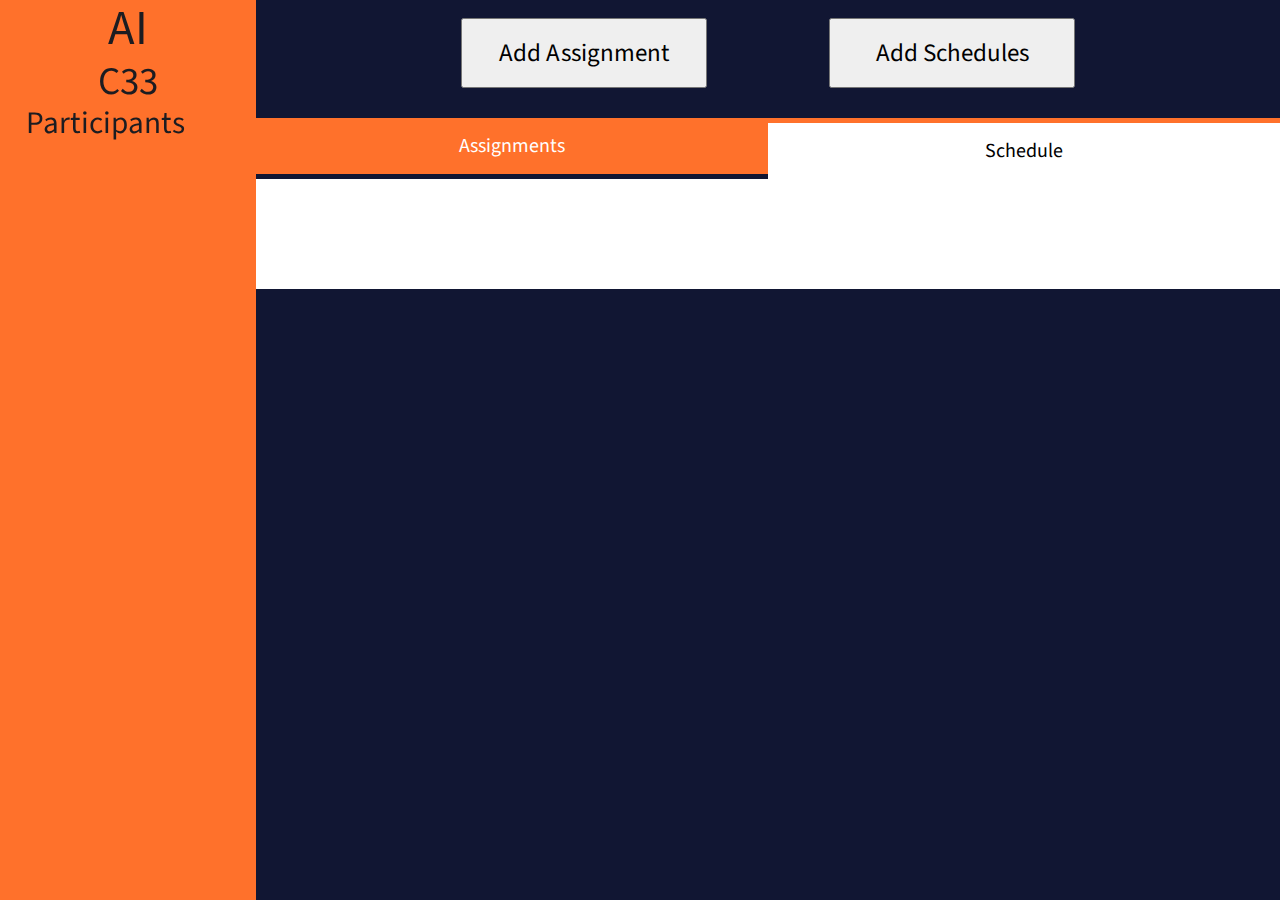
==== commit a3f92652: "Integrate schedules and assignments in class" ====
--- a/class.html
+++ b/class.html
@@ -5,9 +5,8 @@
     <meta http-equiv="X-UA-Compatible" content="IE=edge" />
     <meta name="viewport" content="width=device-width, initial-scale=1.0" />
     <title>Class</title>
-    <link rel="stylesheet" href="assets/css/style.css">
+    <link rel="stylesheet" href="assets/css/style.css" />
     <link rel="stylesheet" href="class.css" />
-
   </head>
   <body>
     <div id="overlayy" onclick="cancel_form()"></div>
@@ -16,358 +15,187 @@
       <h1 class="class-l">AI</h1>
       <h2 class="subject-l">C33</h2>
       <hr width="85%" />
+      <hr />
       <div class="part">
         <h3>Participants</h3>
       </div>
     </div>
-<div class="class_cont">
-    <div class="add">
-      <button class="addbtn" id="assign_btn" onclick="assignment()">
-        Add Assignment
+    <div class="class_cont">
+      <div class="add">
+        <button class="addbtn" id="assign_btn" onclick="assignment()">
+          Add Assignment
+        </button>
+        <button class="addbtn" id="schedule_btn" onclick="schedules()">
+          Add Schedules
+        </button>
+      </div>
+      <div id="assignForm">
+        <form id="assignment-submit">
+          <h2>Add Assignment</h2>
+          <br />
+          <input
+            type="text"
+            name="name"
+            id="name"
+            placeholder="Assignment Name"
+          /><br /><br />
+          <textarea
+            name="description"
+            id="description"
+            placeholder="Description"
+          ></textarea
+          ><br /><br />
+          <fieldset>
+            <legend>Due Date</legend>
+            <input type="date" class="date" name="dueDate" id="dueDate" /><br />
+          </fieldset>
+          <br />
+          <fieldset>
+            <legend>Add Reference File</legend>
+            <input type="file" name="file" id="file" class="assignFile iddd" />
+          </fieldset>
+          <br />
+
+          <button
+            type="button"
+            name="cancel"
+            class="create"
+            onclick="cancel_form()"
+          >
+            Cancel
+          </button>
+          <button type="submit" name="create" class="create">Add</button>
+          <h5 class="assignment-error" style="color: red"></h5>
+        </form>
+      </div>
+
+      <div id="scheduleForm">
+        <form id="schedule-form-submit">
+          <h2>Add Schedule</h2>
+          <br />
+
+          <input
+            type="text"
+            name="schedule-description"
+            id="schedule-description"
+            placeholder="Description"
+          /><br /><br />
+          <fieldset>
+            <legend>Start Time</legend>
+            <input
+              type="datetime-local"
+              id="schedule-start-date"
+              name="schedule-start-date"
+              required
+            />
+          </fieldset>
+          <br />
+          <fieldset>
+            <legend>End Time</legend>
+            <input
+              type="datetime-local"
+              id="schedule-end-date"
+              name="schedule-end-date"
+              required
+            />
+          </fieldset>
+          <br />
+          <!-- <input type="text" name="duedate" placeholder="Due Date"><br><br> -->
+          <textarea
+            placeholder="Meeting Link"
+            name="schedule-link"
+            id="schedule-link"
+          ></textarea
+          ><br /><br />
+          <button
+            type="button"
+            name="cancel"
+            class="create"
+            onclick="cancel_form()"
+          >
+            Cancel
+          </button>
+          <button type="submit" name="create" class="create">Add</button>
+          <div><h5 class="schedule-error text-danger"></h5></div>
+        </form>
+      </div>
+
+      <button class="tablink" onclick="openPage('Home', this, 'red')">
+        Assignments
       </button>
-      <button class="addbtn" id="schedule_btn" onclick="schedules()">
-        Add Schedules
+
+      <button
+        class="tablink"
+        onclick="openPage('News', this, 'green')"
+        id="defaultOpen"
+      >
+        Schedule
       </button>
+
+      <div id="Home" class="tabcontent assignment-data"></div>
+
+      <div id="News" class="tabcontent">
+        <div
+          class="cd-schedule cd-schedule--loading margin-top-lg margin-bottom-lg js-cd-schedule"
+        >
+          <div class="cd-schedule__timeline">
+            <ul>
+              <li><span>09:00</span></li>
+              <li><span>09:30</span></li>
+              <li><span>10:00</span></li>
+              <li><span>10:30</span></li>
+              <li><span>11:00</span></li>
+              <li><span>11:30</span></li>
+              <li><span>12:00</span></li>
+              <li><span>12:30</span></li>
+              <li><span>13:00</span></li>
+              <li><span>13:30</span></li>
+              <li><span>14:00</span></li>
+              <li><span>14:30</span></li>
+              <li><span>15:00</span></li>
+              <li><span>15:30</span></li>
+              <li><span>16:00</span></li>
+              <li><span>16:30</span></li>
+              <li><span>17:00</span></li>
+              <li><span>17:30</span></li>
+              <li><span>18:00</span></li>
+            </ul>
+          </div>
+          <!-- .cd-schedule__timeline -->
+
+          <div class="cd-schedule__events">
+            <ul class="schedule-add"></ul>
+          </div>
+
+          <div class="cd-schedule-modal">
+            <header class="cd-schedule-modal__header">
+              <div class="cd-schedule-modal__content">
+                <span class="cd-schedule-modal__date"></span>
+                <h3 class="cd-schedule-modal__name"></h3>
+              </div>
+
+              <div class="cd-schedule-modal__header-bg"></div>
+            </header>
+
+            <div class="cd-schedule-modal__body">
+              <div class="cd-schedule-modal__event-info"></div>
+              <div class="cd-schedule-modal__body-bg"></div>
+            </div>
+
+            <a href="#0" class="cd-schedule-modal__close text-replace">Close</a>
+          </div>
+
+          <div class="cd-schedule__cover-layer"></div>
+        </div>
+        <!-- .cd-schedule -->
+
+        <script src="./JavaScript/authorize.js"></script>
+        <script src="./JavaScript/class.js"></script>
+        <script src="assets/js/util.js"></script>
+        <!-- util functions included in the CodyHouse framework -->
+        <script src="assets/js/main.js"></script>
+      </div>
     </div>
-    <div id="assignForm">
-      
-      <form id="assignment-submit">
-        <h2>Add Assignment</h2><br>
-        <input
-          type="text"
-          name="name"
-          id="name"
-          placeholder="Assignment Name"
-        /><br /><br />
-        <textarea
-          name="description"
-          id="description"
-          placeholder="Description"
-        ></textarea
-        ><br /><br />
-        <fieldset>
-          <legend>Due Date</legend>
-          <input type="date" class="date" name="dueDate" id="dueDate" /><br />
-        </fieldset>
-        <br />
-        <fieldset>
-          <legend>Add Reference File</legend>
-          <input type="file" name="file" id="file" class="assignFile iddd" />
-        </fieldset>
-        <br />
-        
-        
-        <button
-          type="button"
-          name="cancel"
-          class="create"
-          onclick="cancel_form()"
-        >
-          Cancel
-        </button>
-        <button type="submit" name="create" class="create">Add</button>
-      </form>
-    </div>
-
-    <div id="scheduleForm">
-      <form id="schedule-form-submit">
-        <h2>Add Schedule</h2><br>
-
-        <input
-          type="text"
-          name="schedule-description"
-          id="schedule-description"
-          placeholder="Description"
-        /><br /><br />
-        <fieldset>
-          <legend>Start Time</legend>
-          <input
-            type="datetime-local"
-            id="schedule-start-date"
-            name="schedule-start-date"
-            required
-          />
-        </fieldset>
-        <br />
-        <fieldset>
-          <legend>End Time</legend>
-          <input
-            type="datetime-local"
-            id="schedule-end-date"
-            name="schedule-end-date"
-            required
-          />
-        </fieldset>
-        <br />
-        <!-- <input type="text" name="duedate" placeholder="Due Date"><br><br> -->
-        <textarea
-          placeholder="Meeting Link"
-          name="schedule-link"
-          id="schedule-link"
-        ></textarea
-        ><br /><br />
-        <button
-          type="button"
-          name="cancel"
-          class="create"
-          onclick="cancel_form()"
-        >
-          Cancel
-        </button>
-        <button type="submit" name="create" class="create">Add</button>
-        <div><h5 class="schedule-error text-danger"></h5></div>
-      </form>
-    </div>
-
-    <button
-      class="tablink"
-      onclick="openPage('Home', this, 'red')"
-      
-    >
-      Assignments
-    </button>
-    
-    <button class="tablink" onclick="openPage('News', this, 'green')" id="defaultOpen">
-      Schedule
-    </button>
-
-    <div id="Home" class="tabcontent">
-      <a href="http://">
-        <div class="assigncard">
-          <span class="Title">PEAS Properties</span>
-          <span class="turnedIn">7 / 18</span>
-          <span class="DueDate">10 April</span>
-        </div>
-      </a>
-
-      <a href="http://">
-        <div class="assigncard">
-          <span class="Title">AI Agents</span>
-          <span class="turnedIn">10 / 18</span>
-          <span class="DueDate">16 April</span>
-        </div>
-      </a>
-
-      <a href="http://">
-        <div class="assigncard">
-          <span class="Title">BFS</span>
-          <span class="turnedIn">3 / 18</span>
-          <span class="DueDate">19 April</span>
-        </div>
-      </a>
-
-      <a href="http://">
-        <div class="assigncard">
-          <span class="Title">BFS</span>
-          <span class="turnedIn">3 / 18</span>
-          <span class="DueDate">19 April</span>
-        </div>
-      </a>
-
-      <a href="http://">
-        <div class="assigncard">
-          <span class="Title">BFS</span>
-          <span class="turnedIn">3 / 18</span>
-          <span class="DueDate">19 April</span>
-        </div>
-      </a>
-    </div>
-
-    <div id="News" class="tabcontent">
-      <div class="cd-schedule cd-schedule--loading margin-top-lg margin-bottom-lg js-cd-schedule">
-        <div class="cd-schedule__timeline">
-          <ul>
-            <li><span>09:00</span></li>
-            <li><span>09:30</span></li>
-            <li><span>10:00</span></li>
-            <li><span>10:30</span></li>
-            <li><span>11:00</span></li>
-            <li><span>11:30</span></li>
-            <li><span>12:00</span></li>
-            <li><span>12:30</span></li>
-            <li><span>13:00</span></li>
-            <li><span>13:30</span></li>
-            <li><span>14:00</span></li>
-            <li><span>14:30</span></li>
-            <li><span>15:00</span></li>
-            <li><span>15:30</span></li>
-            <li><span>16:00</span></li>
-            <li><span>16:30</span></li>
-            <li><span>17:00</span></li>
-            <li><span>17:30</span></li>
-            <li><span>18:00</span></li>
-          </ul>
-        </div> <!-- .cd-schedule__timeline -->
-      
-        <div class="cd-schedule__events">
-          <ul>
-            <li class="cd-schedule__group">
-              <div class="cd-schedule__top-info"><span>Monday</span></div>
-      
-              <ul>
-                <li class="cd-schedule__event">
-                  <a data-start="09:30" data-end="10:30" data-content="event-abs-circuit" data-event="event-1" href="#0">
-                    <em class="cd-schedule__name">Abs Circuit</em>
-                  </a>
-                </li>
-      
-                <li class="cd-schedule__event">
-                  <a data-start="11:00" data-end="12:30" data-content="event-rowing-workout" data-event="event-2" href="#0">
-                    <em class="cd-schedule__name">Rowing Workout</em>
-                  </a>
-                </li>
-      
-                <li class="cd-schedule__event">
-                  <a data-start="14:00" data-end="15:15"  data-content="event-yoga-1" data-event="event-3" href="#0">
-                    <em class="cd-schedule__name">Yoga Level 1</em>
-                  </a>
-                </li>
-              </ul>
-            </li>
-      
-            <li class="cd-schedule__group">
-              <div class="cd-schedule__top-info"><span>Tuesday</span></div>
-      
-              <ul>
-                <li class="cd-schedule__event">
-                  <a data-start="10:00" data-end="11:00"  data-content="event-rowing-workout" data-event="event-2" href="#0">
-                    <em class="cd-schedule__name">Rowing Workout</em>
-                  </a>
-                </li>
-      
-                <li class="cd-schedule__event">
-                  <a data-start="11:30" data-end="13:00"  data-content="event-restorative-yoga" data-event="event-4" href="#0">
-                    <em class="cd-schedule__name">Restorative Yoga</em>
-                  </a>
-                </li>
-      
-                <li class="cd-schedule__event">
-                  <a data-start="13:30" data-end="15:00" data-content="event-abs-circuit" data-event="event-1" href="#0">
-                    <em class="cd-schedule__name">Abs Circuit</em>
-                  </a>
-                </li>
-      
-                <li class="cd-schedule__event">
-                  <a data-start="15:45" data-end="16:45"  data-content="event-yoga-1" data-event="event-3" href="#0">
-                    <em class="cd-schedule__name">Yoga Level 1</em>
-                  </a>
-                </li>
-              </ul>
-            </li>
-      
-            <li class="cd-schedule__group">
-              <div class="cd-schedule__top-info"><span>Wednesday</span></div>
-      
-              <ul>
-                <li class="cd-schedule__event">
-                  <a data-start="09:00" data-end="10:15" data-content="event-restorative-yoga" data-event="event-4" href="#0">
-                    <em class="cd-schedule__name">Restorative Yoga</em>
-                  </a>
-                </li>
-      
-                <li class="cd-schedule__event">
-                  <a data-start="10:45" data-end="11:45" data-content="event-yoga-1" data-event="event-3" href="#0">
-                    <em class="cd-schedule__name">Yoga Level 1</em>
-                  </a>
-                </li>
-      
-                <li class="cd-schedule__event">
-                  <a data-start="12:00" data-end="13:45"  data-content="event-rowing-workout" data-event="event-2" href="#0">
-                    <em class="cd-schedule__name">Rowing Workout</em>
-                  </a>
-                </li>
-      
-                <li class="cd-schedule__event">
-                  <a data-start="13:45" data-end="15:00" data-content="event-yoga-1" data-event="event-3" href="#0">
-                    <em class="cd-schedule__name">Yoga Level 1</em>
-                  </a>
-                </li>
-              </ul>
-            </li>
-      
-            <li class="cd-schedule__group">
-              <div class="cd-schedule__top-info"><span>Thursday</span></div>
-      
-              <ul>
-                <li class="cd-schedule__event">
-                  <a data-start="09:30" data-end="10:30" data-content="event-abs-circuit" data-event="event-1" href="#0">
-                    <em class="cd-schedule__name">Abs Circuit</em>
-                  </a>
-                </li>
-      
-                <li class="cd-schedule__event">
-                  <a data-start="12:00" data-end="13:45" data-content="event-restorative-yoga" data-event="event-4" href="#0">
-                    <em class="cd-schedule__name">Restorative Yoga</em>
-                  </a>
-                </li>
-      
-                <li class="cd-schedule__event">
-                  <a data-start="15:30" data-end="16:30" data-content="event-abs-circuit" data-event="event-1" href="#0">
-                    <em class="cd-schedule__name">Abs Circuit</em>
-                  </a>
-                </li>
-      
-                <li class="cd-schedule__event">
-                  <a data-start="17:00" data-end="18:30"  data-content="event-rowing-workout" data-event="event-2" href="#0">
-                    <em class="cd-schedule__name">Rowing Workout</em>
-                  </a>
-                </li>
-              </ul>
-            </li>
-      
-            <li class="cd-schedule__group">
-              <div class="cd-schedule__top-info"><span>Friday</span></div>
-      
-              <ul>
-                <li class="cd-schedule__event">
-                  <a data-start="10:00" data-end="11:00"  data-content="event-rowing-workout" data-event="event-2" href="#0">
-                    <em class="cd-schedule__name">Rowing Workout</em>
-                  </a>
-                </li>
-      
-                <li class="cd-schedule__event">
-                  <a data-start="12:30" data-end="14:00" data-content="event-abs-circuit" data-event="event-1" href="#0">
-                    <em class="cd-schedule__name">Abs Circuit</em>
-                  </a>
-                </li>
-      
-                <li class="cd-schedule__event">
-                  <a data-start="15:45" data-end="16:45"  data-content="event-yoga-1" data-event="event-3" href="#0">
-                    <em class="cd-schedule__name">Yoga Level 1</em>
-                  </a>
-                </li>
-              </ul>
-            </li>
-          </ul>
-        </div>
-      
-        <div class="cd-schedule-modal">
-          <header class="cd-schedule-modal__header">
-            <div class="cd-schedule-modal__content">
-              <span class="cd-schedule-modal__date"></span>
-              <h3 class="cd-schedule-modal__name"></h3>
-            </div>
-      
-            <div class="cd-schedule-modal__header-bg"></div>
-          </header>
-      
-          <div class="cd-schedule-modal__body">
-            <div class="cd-schedule-modal__event-info"></div>
-            <div class="cd-schedule-modal__body-bg"></div>
-          </div>
-      
-          <a href="#0" class="cd-schedule-modal__close text-replace">Close</a>
-        </div>
-      
-        <div class="cd-schedule__cover-layer"></div>
-      </div> <!-- .cd-schedule -->
-    
-      <script src="assets/js/util.js"></script> <!-- util functions included in the CodyHouse framework -->
-      <script src="assets/js/main.js"></script>
-    
-    </div>
-</div>
-    <script src="./JavaScript/authorize.js"></script>
     <script>
       function cancel_form() {
         document.getElementById("scheduleForm").style.display = "none";
@@ -375,6 +203,7 @@
         document.getElementById("overlayy").style.display = "none";
         document.getElementById("assign_btn").disabled = false;
         document.getElementById("schedule_btn").disabled = false;
+        document.querySelector(".assignment-error").textContent = "";
       }
       function assignment() {
         document.getElementById("assignForm").style.display = "flex";
@@ -417,7 +246,5 @@
       // Get the element with id="defaultOpen" and click on it
       document.getElementById("defaultOpen").click();
     </script>
-
-    <script src="./JavaScript/class.js"></script>
   </body>
 </html>
